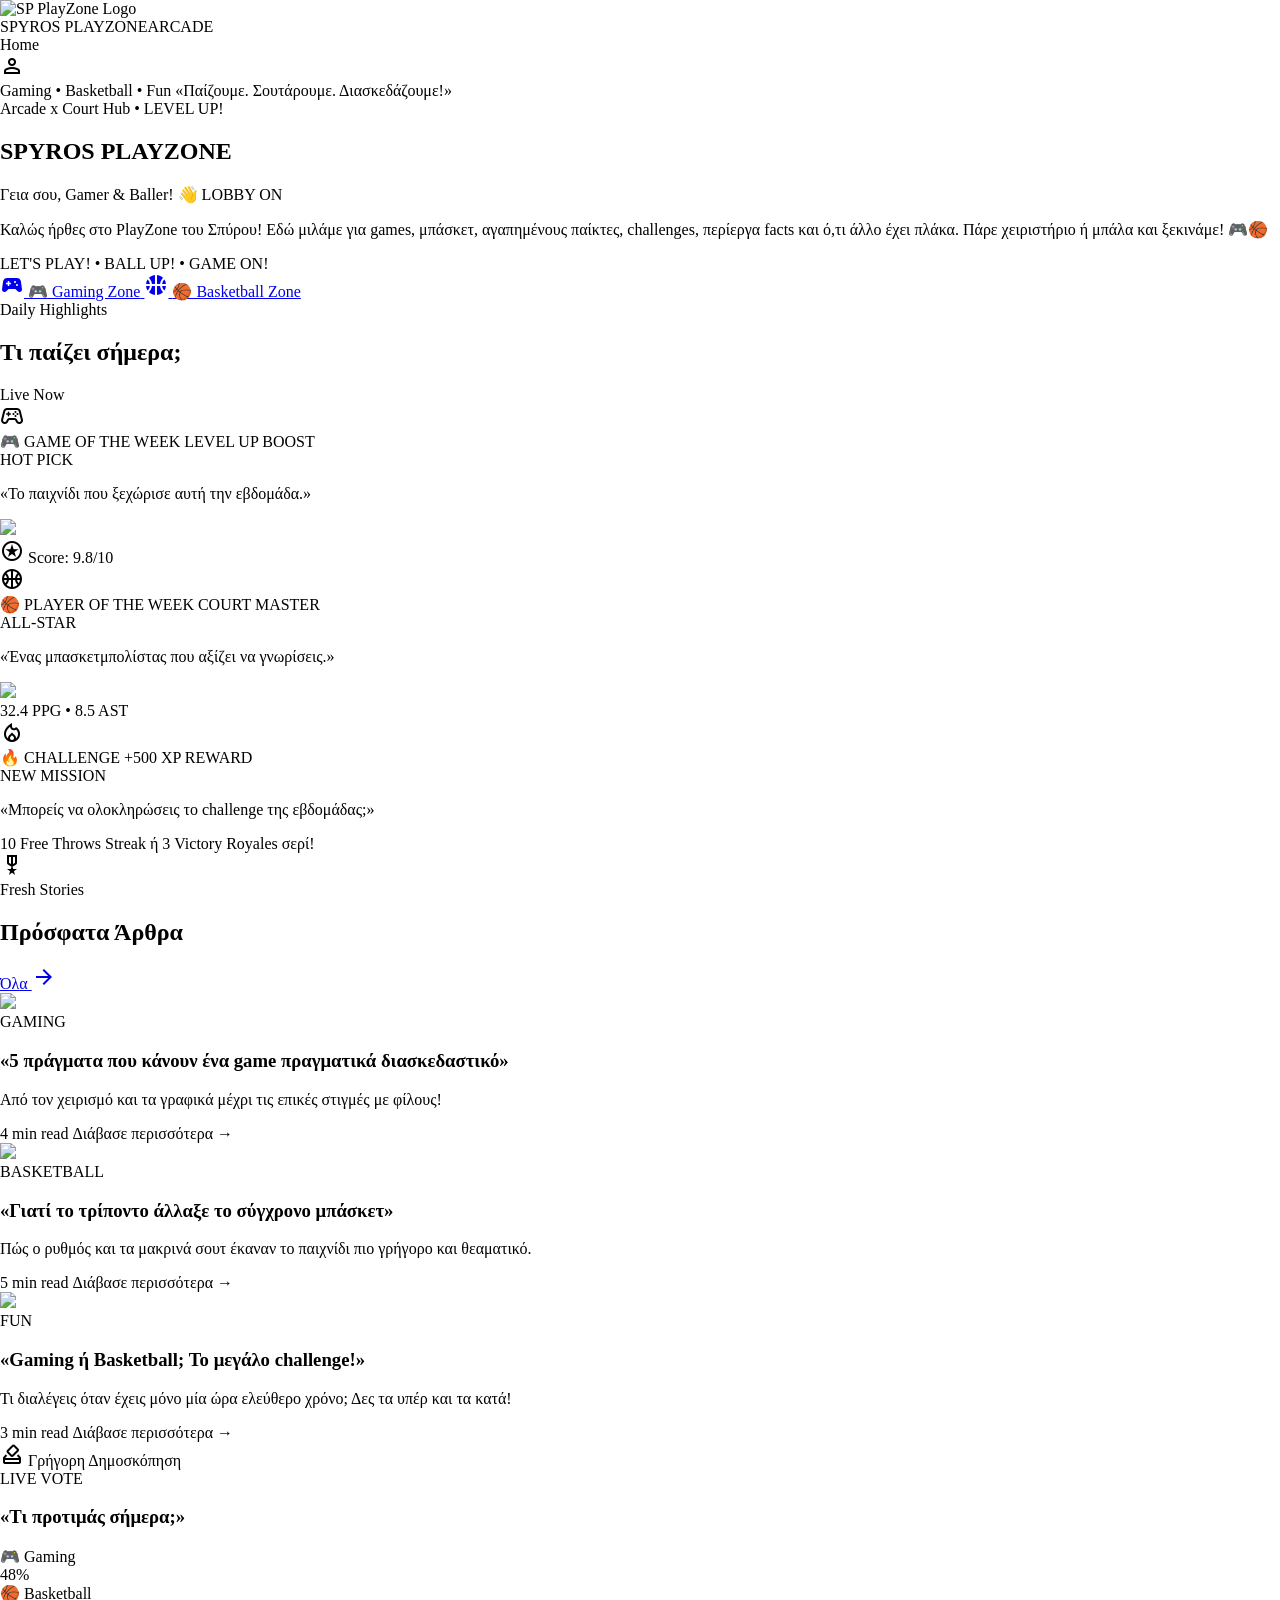
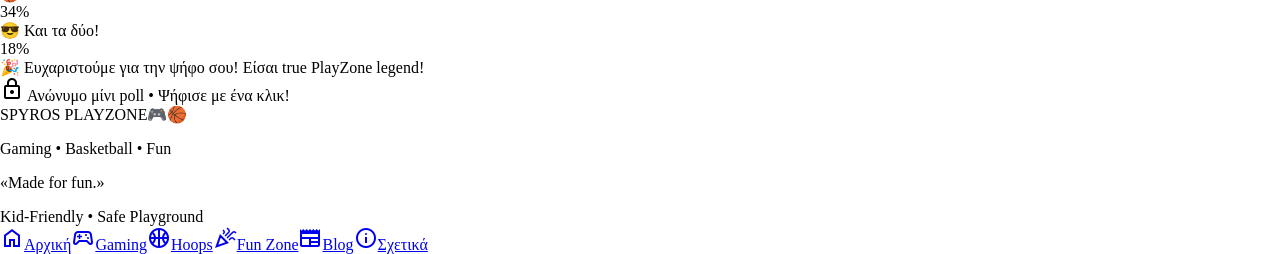
==== index.html @ fd6cc15b "Add files via upload" ====
<!DOCTYPE html>

<html class="dark" lang="el"><head><meta charset="utf-8"/><meta content="width=device-width, initial-scale=1.0, maximum-scale=1.0, user-scalable=no, viewport-fit=cover" name="viewport"/><link href="https://fonts.googleapis.com" rel="preconnect"/><link crossorigin="" href="https://fonts.gstatic.com" rel="preconnect"/><link href="https://fonts.googleapis.com/css2?family=Plus+Jakarta+Sans:wght@400;500;600;700&amp;family=Space+Grotesk:wght@600;700&amp;display=swap" rel="stylesheet"/><link href="https://fonts.googleapis.com/css2?family=Material+Symbols+Outlined:opsz,wght,FILL,GRAD@20..48,100..700,0..1,-50..200" rel="stylesheet"/>
<link href="https://fonts.googleapis.com/css2?family=Material+Symbols+Outlined:wght,FILL@100..700,0..1&amp;display=swap" rel="stylesheet"/><style>@layer base{html,body{width:100vw;margin:0;padding:0;}body{overscroll-behavior:none;}.pb-safe{padding-bottom:env(safe-area-inset-bottom,0px);}.pt-safe{padding-top:env(safe-area-inset-top,0px);}main>:first-child{margin-top:0!important;}main>:last-child{margin-bottom:0!important;}}::-webkit-scrollbar{display:none;}</style><script src="https://cdn.tailwindcss.com"></script><script id="tailwind-config">tailwind.config = { darkMode: "class", theme: { extend: { colors: { "surface-dim": "#0f131d", "on-primary-fixed": "#001e2c", "secondary-fixed-dim": "#ddb7ff", "on-tertiary": "#552100", "on-primary-fixed-variant": "#004c69", "inverse-on-surface": "#2c303b", "surface-container-highest": "#313540", "tertiary-fixed": "#ffdbca", "secondary-fixed": "#f0dbff", "tertiary": "#ffbf9e", "on-secondary-fixed": "#2c0051", "primary-fixed-dim": "#7bd0ff", "secondary-container": "#6f00be", "on-secondary-fixed-variant": "#6900b3", "outline-variant": "#3e484f", "primary": "#8ed5ff", "on-tertiary-container": "#743000", "surface-container-lowest": "#0a0e18", "surface": "#0f131d", "on-secondary-container": "#d6a9ff", "on-surface-variant": "#bdc8d1", "outline": "#87929a", "secondary": "#ddb7ff", "primary-fixed": "#c4e7ff", "surface-bright": "#353944", "on-primary-container": "#004965", "tertiary-fixed-dim": "#ffb690", "error-container": "#93000a", "inverse-surface": "#dfe2f1", "on-tertiary-fixed-variant": "#783200", "on-error-container": "#ffdad6", "on-secondary": "#490080", "error": "#ffb4ab", "on-primary": "#00354a", "inverse-primary": "#00668a", "surface-container": "#1c1f2a", "tertiary-container": "#ff975d", "on-tertiary-fixed": "#341100", "surface-container-high": "#262a35", "surface-variant": "#313540", "surface-tint": "#7bd0ff", "on-background": "#dfe2f1", "surface-container-low": "#171b26", "on-surface": "#dfe2f1", "background": "#0f131d", "on-error": "#690005", "primary-container": "#38bdf8" }, borderRadius: { "DEFAULT": "0.25rem", "lg": "0.5rem", "xl": "0.75rem", "full": "9999px" }, spacing: { "gutter": "1.5rem", "space-2xl": "3rem", "space-2xs": "0.25rem", "space-md": "1rem", "container-max": "1200px", "space-lg": "1.5rem", "space-3xl": "4.5rem", "space-sm": "0.75rem", "space-xl": "2rem", "space-xs": "0.5rem" }, fontFamily: { "headline-lg": ["Space Grotesk"], "body-md": ["Plus Jakarta Sans"], "body-sm": ["Plus Jakarta Sans"], "headline-md": ["Space Grotesk"], "body-lg": ["Plus Jakarta Sans"], "headline-sm": ["Space Grotesk"], "label-lg": ["Space Grotesk"], "display-hero-mobile": ["Space Grotesk"], "label-md": ["Space Grotesk"], "label-badge": ["Space Grotesk"], "display-hero": ["Space Grotesk"] }, fontSize: { "headline-lg": ["32px", { lineHeight: "40px", letterSpacing: "-0.02em", fontWeight: "700" }], "body-md": ["16px", { lineHeight: "24px", fontWeight: "400" }], "body-sm": ["14px", { lineHeight: "20px", fontWeight: "400" }], "headline-md": ["24px", { lineHeight: "32px", letterSpacing: "-0.01em", fontWeight: "600" }], "body-lg": ["18px", { lineHeight: "28px", fontWeight: "400" }], "headline-sm": ["20px", { lineHeight: "28px", fontWeight: "600" }], "label-lg": ["14px", { lineHeight: "20px", letterSpacing: "0.05em", fontWeight: "700" }], "display-hero-mobile": ["36px", { lineHeight: "44px", letterSpacing: "-0.02em", fontWeight: "700" }], "label-md": ["12px", { lineHeight: "16px", letterSpacing: "0.06em", fontWeight: "600" }], "label-badge": ["11px", { lineHeight: "14px", letterSpacing: "0.08em", fontWeight: "700" }], "display-hero": ["56px", { lineHeight: "64px", letterSpacing: "-0.03em", fontWeight: "700" }] } } } }</script></head><body class="bg-surface font-body-md text-body-md text-on-surface flex flex-col min-h-screen selection:bg-primary-container selection:text-on-primary-container"><header class="fixed top-0 w-full z-50 bg-surface/85 backdrop-blur-xl shadow-[0_1px_8px_rgba(0,0,0,0.04)] pt-safe"><div class="h-16 px-space-md flex items-center justify-between gap-space-sm"><div class="flex items-center gap-space-xs min-w-0 flex-1"><img alt="SP PlayZone Logo" class="h-8 w-auto object-contain flex-shrink-0" src="https://lh3.googleusercontent.com/aida-public/[base64]"/><div class="flex flex-col min-w-0"><div class="flex items-center gap-space-2xs"><span class="font-headline-sm text-headline-sm text-on-surface tracking-tight uppercase truncate">SPYROS PLAYZONE</span><span class="px-space-xs py-0.5 rounded-full bg-primary-container/20 text-primary font-label-badge text-label-badge uppercase tracking-wider flex-shrink-0">ARCADE</span></div><span class="font-label-md text-label-md text-on-surface-variant truncate">Home</span></div></div><div class="flex items-center gap-space-xs flex-shrink-0"><div class="w-8 h-8 rounded-full bg-primary flex items-center justify-center"><span class="material-symbols-outlined text-on-primary text-[18px]">person</span></div></div></div></header><main class="flex-1 flex flex-col relative w-full pt-16 pb-36 bg-surface"><div class="flex flex-col w-full gap-space-xl px-space-md py-space-md">
<!-- Hero Section -->
<section class="flex flex-col w-full gap-space-md relative overflow-hidden rounded-xl bg-surface-container-low p-space-md shadow-xl">
<!-- Ambient energetic glows -->
<div class="absolute -top-16 -left-16 w-48 h-48 bg-primary/15 rounded-full blur-3xl pointer-events-none"></div>
<div class="absolute -bottom-16 -right-16 w-48 h-48 bg-tertiary-container/20 rounded-full blur-3xl pointer-events-none"></div>
<!-- Badges Row -->
<div class="flex flex-wrap items-center gap-space-xs relative z-10">
<span class="inline-flex items-center gap-1.5 px-space-sm py-1 rounded-full bg-surface-container-highest text-primary font-label-badge text-label-badge uppercase tracking-wider shadow-sm">
<span class="w-2 h-2 rounded-full bg-primary animate-pulse"></span>
        Gaming • Basketball • Fun
      </span>
<span class="inline-flex items-center px-space-sm py-1 rounded-full bg-tertiary-container/20 text-tertiary font-label-badge text-label-badge uppercase tracking-wider">
        «Παίζουμε. Σουτάρουμε. Διασκεδάζουμε!»
      </span>
</div>
<!-- Title & Energy Hook -->
<div class="flex flex-col gap-space-2xs relative z-10">
<div class="flex items-center gap-space-xs">
<span class="font-label-md text-label-md uppercase tracking-widest text-primary-fixed-dim">Arcade x Court Hub</span>
<span class="text-tertiary font-label-md text-label-md font-bold">• LEVEL UP!</span>
</div>
<h1 class="font-display-hero-mobile text-display-hero-mobile text-on-surface uppercase tracking-tight">
        SPYROS <span class="text-primary underline decoration-tertiary-container decoration-4">PLAYZONE</span>
</h1>
</div>
<!-- Glowing Intro Card -->
<div class="relative z-10 p-space-md rounded-xl bg-surface-container/90 backdrop-blur-md shadow-[0_0_24px_-4px_rgba(56,189,248,0.25)] flex flex-col gap-space-xs">
<div class="flex items-center justify-between">
<span class="font-headline-sm text-headline-sm text-on-surface flex items-center gap-2">
          Γεια σου, Gamer &amp; Baller! 👋
        </span>
<span class="px-space-xs py-0.5 rounded bg-primary/20 text-primary font-label-badge text-label-badge uppercase font-bold">LOBBY ON</span>
</div>
<p class="font-body-md text-body-md text-on-surface-variant leading-relaxed">
        Καλώς ήρθες στο PlayZone του Σπύρου! Εδώ μιλάμε για games, μπάσκετ, αγαπημένους παίκτες, challenges, περίεργα facts και ό,τι άλλο έχει πλάκα. Πάρε χειριστήριο ή μπάλα και ξεκινάμε! 🎮🏀
      </p>
<div class="flex items-center gap-space-xs pt-1 font-label-badge text-label-badge text-tertiary uppercase tracking-widest">
<span>LET'S PLAY!</span>
<span>•</span>
<span>BALL UP!</span>
<span>•</span>
<span>GAME ON!</span>
</div>
</div>
<!-- Dual Hero Action CTA Buttons -->
<div class="flex flex-col sm:flex-row gap-space-sm relative z-10 pt-space-2xs">
<a class="flex-1 flex items-center justify-center gap-space-xs py-3 px-space-md rounded-lg bg-gradient-to-r from-[#2563EB] to-primary-container text-on-primary-fixed font-label-lg text-label-lg uppercase tracking-wider shadow-[0_0_18px_rgba(56,189,248,0.35)] active:scale-95 transition-transform" data-path="gaming-zone" href="#">
<span class="material-symbols-outlined text-[20px]" style="font-variation-settings: 'FILL' 1;">sports_esports</span>
<span>🎮 Gaming Zone</span>
</a>
<a class="flex-1 flex items-center justify-center gap-space-xs py-3 px-space-md rounded-lg bg-gradient-to-r from-[#EA580C] to-tertiary-container text-on-tertiary-fixed font-label-lg text-label-lg uppercase tracking-wider shadow-[0_0_18px_rgba(255,151,93,0.35)] active:scale-95 transition-transform" data-path="basketball-zone" href="#">
<span class="material-symbols-outlined text-[20px]" style="font-variation-settings: 'FILL' 1;">sports_basketball</span>
<span>🏀 Basketball Zone</span>
</a>
</div>
</section>
<!-- Section: Τι παίζει σήμερα; -->
<section class="flex flex-col w-full gap-space-md">
<div class="flex items-end justify-between">
<div class="flex flex-col">
<span class="font-label-md text-label-md text-primary uppercase tracking-widest">Daily Highlights</span>
<h2 class="font-headline-md text-headline-md text-on-surface">Τι παίζει σήμερα;</h2>
</div>
<span class="px-space-xs py-1 rounded bg-surface-container-high text-on-surface-variant font-label-badge text-label-badge uppercase">Live Now</span>
</div>
<div class="flex flex-col gap-space-sm">
<!-- Card 1: Game of the week -->
<article class="relative flex flex-col p-space-md rounded-xl bg-surface-container shadow-md overflow-hidden">
<div class="flex items-center justify-between gap-space-xs mb-space-xs">
<div class="flex items-center gap-space-xs">
<span class="p-2 rounded-lg bg-primary-container/20 text-primary">
<span class="material-symbols-outlined text-[22px]">stadia_controller</span>
</span>
<div class="flex flex-col">
<span class="font-label-lg text-label-lg text-on-surface uppercase">🎮 GAME OF THE WEEK</span>
<span class="font-label-md text-label-md text-primary font-bold">LEVEL UP BOOST</span>
</div>
</div>
<span class="px-space-xs py-1 rounded-full bg-primary/20 text-primary font-label-badge text-label-badge uppercase tracking-wider font-bold">
            HOT PICK
          </span>
</div>
<p class="font-body-md text-body-md text-on-surface italic mt-1">
          «Το παιχνίδι που ξεχώρισε αυτή την εβδομάδα.»
        </p>
<div class="mt-space-sm rounded-lg overflow-hidden relative h-40 w-full bg-surface-container-highest">
<img class="w-full h-full object-cover" data-alt="High energy arcade video game setup showcasing an action adventure game on a vivid gaming monitor with neon cyan and electric blue ambient lighting, a futuristic controller, and arcade gaming collectibles around the desk" src="https://lh3.googleusercontent.com/aida-public/[base64]"/>
<div class="absolute bottom-2 left-2 flex items-center gap-1.5 px-space-xs py-0.5 rounded bg-surface-dim/80 backdrop-blur-sm text-on-surface font-label-badge text-label-badge uppercase">
<span class="material-symbols-outlined text-primary text-[14px]">stars</span>
            Score: 9.8/10
          </div>
</div>
</article>
<!-- Card 2: Player of the week -->
<article class="relative flex flex-col p-space-md rounded-xl bg-surface-container shadow-md overflow-hidden">
<div class="flex items-center justify-between gap-space-xs mb-space-xs">
<div class="flex items-center gap-space-xs">
<span class="p-2 rounded-lg bg-tertiary-container/20 text-tertiary">
<span class="material-symbols-outlined text-[22px]">sports_basketball</span>
</span>
<div class="flex flex-col">
<span class="font-label-lg text-label-lg text-on-surface uppercase">🏀 PLAYER OF THE WEEK</span>
<span class="font-label-md text-label-md text-tertiary font-bold">COURT MASTER</span>
</div>
</div>
<span class="px-space-xs py-1 rounded-full bg-tertiary-container/20 text-tertiary font-label-badge text-label-badge uppercase tracking-wider font-bold">
            ALL-STAR
          </span>
</div>
<p class="font-body-md text-body-md text-on-surface italic mt-1">
          «Ένας μπασκετμπολίστας που αξίζει να γνωρίσεις.»
        </p>
<div class="mt-space-sm rounded-lg overflow-hidden relative h-40 w-full bg-surface-container-highest">
<img class="w-full h-full object-cover" data-alt="Dynamic shot of a young athletic basketball player executing an explosive slam dunk on an urban outdoor streetball court during golden sunset with deep asphalt textures and energetic atmosphere" src="https://lh3.googleusercontent.com/aida-public/[base64]"/>
<div class="absolute bottom-2 left-2 flex items-center gap-space-xs px-space-xs py-0.5 rounded bg-surface-dim/80 backdrop-blur-sm text-on-surface font-label-badge text-label-badge uppercase">
<span class="text-tertiary">32.4 PPG</span>
<span>•</span>
<span class="text-primary">8.5 AST</span>
</div>
</div>
</article>
<!-- Card 3: Challenge -->
<article class="relative flex flex-col p-space-md rounded-xl bg-surface-container shadow-md overflow-hidden">
<div class="flex items-center justify-between gap-space-xs mb-space-xs">
<div class="flex items-center gap-space-xs">
<span class="p-2 rounded-lg bg-secondary-container/30 text-secondary">
<span class="material-symbols-outlined text-[22px]">local_fire_department</span>
</span>
<div class="flex flex-col">
<span class="font-label-lg text-label-lg text-on-surface uppercase">🔥 CHALLENGE</span>
<span class="font-label-md text-label-md text-secondary font-bold">+500 XP REWARD</span>
</div>
</div>
<span class="px-space-xs py-1 rounded-full bg-secondary/20 text-secondary font-label-badge text-label-badge uppercase tracking-wider font-bold">
            NEW MISSION
          </span>
</div>
<p class="font-body-md text-body-md text-on-surface italic mt-1">
          «Μπορείς να ολοκληρώσεις το challenge της εβδομάδας;»
        </p>
<div class="mt-space-sm p-space-sm rounded-lg bg-surface-container-high flex items-center justify-between">
<div class="flex flex-col">
<span class="font-headline-sm text-headline-sm text-on-surface">10 Free Throws Streak</span>
<span class="font-body-sm text-body-sm text-on-surface-variant">ή 3 Victory Royales σερί!</span>
</div>
<div class="w-10 h-10 rounded-full bg-secondary-container flex items-center justify-center text-on-secondary-container">
<span class="material-symbols-outlined text-[22px]">military_tech</span>
</div>
</div>
</article>
</div>
</section>
<!-- Section: Latest Posts (Πρόσφατα Άρθρα) -->
<section class="flex flex-col w-full gap-space-md">
<div class="flex items-end justify-between">
<div class="flex flex-col">
<span class="font-label-md text-label-md text-tertiary uppercase tracking-widest">Fresh Stories</span>
<h2 class="font-headline-md text-headline-md text-on-surface">Πρόσφατα Άρθρα</h2>
</div>
<a class="font-label-md text-label-md text-primary uppercase font-bold flex items-center gap-1 hover:underline" data-path="blog" href="#">
        Όλα <span class="material-symbols-outlined text-[16px]">arrow_forward</span>
</a>
</div>
<div class="flex flex-col gap-space-sm">
<!-- Blog Card 1 -->
<article class="flex flex-col rounded-xl bg-surface-container overflow-hidden shadow-md">
<div class="h-36 w-full bg-surface-container-highest relative overflow-hidden">
<img class="w-full h-full object-cover" data-alt="Close up of mechanical RGB backlit keyboard and gaming headset glowing with cyan neon accents surrounded by cozy modern gamer room decor with subtle dark styling" src="https://lh3.googleusercontent.com/aida-public/[base64]"/>
<div class="absolute top-3 left-3">
<span class="px-space-xs py-1 rounded-full bg-primary text-on-primary font-label-badge text-label-badge uppercase font-bold tracking-wider shadow">
              GAMING
            </span>
</div>
</div>
<div class="p-space-md flex flex-col gap-space-xs">
<h3 class="font-headline-sm text-headline-sm text-on-surface leading-snug">
            «5 πράγματα που κάνουν ένα game πραγματικά διασκεδαστικό»
          </h3>
<p class="font-body-sm text-body-sm text-on-surface-variant">
            Από τον χειρισμό και τα γραφικά μέχρι τις επικές στιγμές με φίλους!
          </p>
<div class="flex items-center justify-between pt-space-xs text-on-surface-variant font-label-md text-label-md">
<span>4 min read</span>
<span class="text-primary font-bold uppercase">Διάβασε περισσότερα →</span>
</div>
</div>
</article>
<!-- Blog Card 2 -->
<article class="flex flex-col rounded-xl bg-surface-container overflow-hidden shadow-md">
<div class="h-36 w-full bg-surface-container-highest relative overflow-hidden">
<img class="w-full h-full object-cover" data-alt="Basketball swooshing cleanly through an outdoor hoop chain net under floodlights during an intense streetball game with orange dusk reflections on the rim" src="https://lh3.googleusercontent.com/aida-public/[base64]"/>
<div class="absolute top-3 left-3">
<span class="px-space-xs py-1 rounded-full bg-tertiary-container text-on-tertiary-fixed font-label-badge text-label-badge uppercase font-bold tracking-wider shadow">
              BASKETBALL
            </span>
</div>
</div>
<div class="p-space-md flex flex-col gap-space-xs">
<h3 class="font-headline-sm text-headline-sm text-on-surface leading-snug">
            «Γιατί το τρίποντο άλλαξε το σύγχρονο μπάσκετ»
          </h3>
<p class="font-body-sm text-body-sm text-on-surface-variant">
            Πώς ο ρυθμός και τα μακρινά σουτ έκαναν το παιχνίδι πιο γρήγορο και θεαματικό.
          </p>
<div class="flex items-center justify-between pt-space-xs text-on-surface-variant font-label-md text-label-md">
<span>5 min read</span>
<span class="text-tertiary font-bold uppercase">Διάβασε περισσότερα →</span>
</div>
</div>
</article>
<!-- Blog Card 3 -->
<article class="flex flex-col rounded-xl bg-surface-container overflow-hidden shadow-md">
<div class="h-36 w-full bg-surface-container-highest relative overflow-hidden">
<img class="w-full h-full object-cover" data-alt="Creative split conceptual image blending a glowing purple neon arcade game joystick on the left side and an authentic leather basketball on court hardwood on the right" src="https://lh3.googleusercontent.com/aida-public/[base64]"/>
<div class="absolute top-3 left-3">
<span class="px-space-xs py-1 rounded-full bg-secondary-container text-on-secondary-container font-label-badge text-label-badge uppercase font-bold tracking-wider shadow">
              FUN
            </span>
</div>
</div>
<div class="p-space-md flex flex-col gap-space-xs">
<h3 class="font-headline-sm text-headline-sm text-on-surface leading-snug">
            «Gaming ή Basketball; Το μεγάλο challenge!»
          </h3>
<p class="font-body-sm text-body-sm text-on-surface-variant">
            Τι διαλέγεις όταν έχεις μόνο μία ώρα ελεύθερο χρόνο; Δες τα υπέρ και τα κατά!
          </p>
<div class="flex items-center justify-between pt-space-xs text-on-surface-variant font-label-md text-label-md">
<span>3 min read</span>
<span class="text-secondary font-bold uppercase">Διάβασε περισσότερα →</span>
</div>
</div>
</article>
</div>
</section>
<!-- Section: Quick Poll (Γρήγορη Δημοσκόπηση) -->
<section class="flex flex-col w-full gap-space-sm">
<div class="p-space-md rounded-xl bg-surface-container-high shadow-lg flex flex-col gap-space-md relative overflow-hidden">
<!-- Google Form Header accent bar -->
<div class="absolute top-0 left-0 right-0 h-1.5 bg-gradient-to-r from-primary via-secondary to-tertiary-container"></div>
<!-- Poll Header -->
<div class="flex flex-col gap-1 pt-1">
<div class="flex items-center justify-between">
<div class="flex items-center gap-space-2xs text-primary font-label-md text-label-md uppercase font-bold">
<span class="material-symbols-outlined text-[18px]">how_to_vote</span>
            Γρήγορη Δημοσκόπηση
          </div>
<span class="px-space-xs py-0.5 rounded bg-surface-container text-outline text-[11px] font-label-badge">LIVE VOTE</span>
</div>
<h3 class="font-headline-md text-headline-md text-on-surface">«Τι προτιμάς σήμερα;»</h3>
</div>
<!-- Interactive Voting Radios -->
<div class="flex flex-col gap-space-xs" id="poll-container">
<label class="poll-option flex items-center justify-between p-space-sm rounded-lg bg-surface-container-low cursor-pointer transition-colors hover:bg-surface-container">
<div class="flex items-center gap-space-sm">
<div class="radio-indicator w-5 h-5 rounded-full bg-surface-container-highest flex items-center justify-center transition-all">
<span class="radio-dot w-2.5 h-2.5 rounded-full bg-transparent transition-all"></span>
</div>
<span class="font-body-md text-body-md text-on-surface font-medium">🎮 Gaming</span>
</div>
<span class="poll-percent font-label-badge text-label-badge text-primary hidden">48%</span>
</label>
<label class="poll-option flex items-center justify-between p-space-sm rounded-lg bg-surface-container-low cursor-pointer transition-colors hover:bg-surface-container">
<div class="flex items-center gap-space-sm">
<div class="radio-indicator w-5 h-5 rounded-full bg-surface-container-highest flex items-center justify-center transition-all">
<span class="radio-dot w-2.5 h-2.5 rounded-full bg-transparent transition-all"></span>
</div>
<span class="font-body-md text-body-md text-on-surface font-medium">🏀 Basketball</span>
</div>
<span class="poll-percent font-label-badge text-label-badge text-tertiary hidden">34%</span>
</label>
<label class="poll-option flex items-center justify-between p-space-sm rounded-lg bg-surface-container-low cursor-pointer transition-colors hover:bg-surface-container">
<div class="flex items-center gap-space-sm">
<div class="radio-indicator w-5 h-5 rounded-full bg-surface-container-highest flex items-center justify-center transition-all">
<span class="radio-dot w-2.5 h-2.5 rounded-full bg-transparent transition-all"></span>
</div>
<span class="font-body-md text-body-md text-on-surface font-medium">😎 Και τα δύο!</span>
</div>
<span class="poll-percent font-label-badge text-label-badge text-secondary hidden">18%</span>
</label>
</div>
<!-- Result Banner (Hidden initially) -->
<div class="hidden p-space-xs rounded bg-primary/10 text-primary font-body-sm text-body-sm text-center" id="vote-feedback">
        🎉 Ευχαριστούμε για την ψήφο σου! Είσαι true PlayZone legend!
      </div>
<!-- Helper note -->
<div class="flex items-center justify-between pt-space-xs text-on-surface-variant font-label-md text-label-md">
<span class="flex items-center gap-1">
<span class="material-symbols-outlined text-[16px]">lock</span>
          Ανώνυμο μίνι poll • Ψήφισε με ένα κλικ!
        </span>
</div>
</div>
</section>
</div>
<script>
  (function() {
    const options = document.querySelectorAll('.poll-option');
    const feedback = document.getElementById('vote-feedback');
    let voted = false;

    options.forEach(opt => {
      opt.addEventListener('click', function() {
        if (voted) return;
        voted = true;

        options.forEach(item => {
          const dot = item.querySelector('.radio-dot');
          const indicator = item.querySelector('.radio-indicator');
          const percent = item.querySelector('.poll-percent');

          if (item === opt) {
            indicator.classList.remove('bg-surface-container-highest');
            indicator.classList.add('bg-primary');
            dot.classList.remove('bg-transparent');
            dot.classList.add('bg-on-primary');
            item.classList.add('bg-primary/10');
          }
          if (percent) {
            percent.classList.remove('hidden');
          }
        });

        if (feedback) {
          feedback.classList.remove('hidden');
        }
      });
    });
  })();
</script><footer class="w-full mt-auto px-space-gutter py-space-xl bg-surface-container-low text-center flex flex-col items-center justify-center gap-space-xs"><div class="flex items-center gap-space-2xs font-headline-sm text-headline-sm text-primary tracking-tight"><span>SPYROS PLAYZONE</span><span class="text-[18px]">🎮🏀</span></div><p class="font-label-lg text-label-lg text-tertiary uppercase tracking-wider">Gaming • Basketball • Fun</p><p class="font-body-sm text-body-sm text-on-surface-variant italic">«Made for fun.»</p><div class="mt-space-xs px-space-sm py-1 rounded-full bg-surface-container-highest/60 text-outline text-[11px] font-label-badge uppercase">Kid-Friendly • Safe Playground</div></footer></main><nav class="fixed bottom-0 w-full z-50 pb-safe bg-surface-container/90 backdrop-blur-xl shadow-[0_1px_8px_rgba(0,0,0,0.04)]" data-active-classes="text-primary bg-primary/10 rounded-xl"><div class="flex items-center gap-space-2xs px-space-xs h-16 overflow-x-auto no-scrollbar scroll-smooth"><a aria-current="page" class="flex flex-col items-center justify-center min-w-[68px] h-12 px-space-2xs py-1 transition-colors flex-shrink-0 text-primary bg-primary/10 rounded-xl" data-path="home" href="#"><span class="material-symbols-outlined text-[20px]">home</span><span class="font-label-md text-label-md uppercase mt-0.5">Αρχική</span></a><a class="flex flex-col items-center justify-center min-w-[68px] h-12 px-space-2xs py-1 rounded-xl text-on-surface-variant hover:text-on-surface transition-colors flex-shrink-0" data-path="gaming-zone" href="#"><span class="material-symbols-outlined text-[20px]">sports_esports</span><span class="font-label-md text-label-md uppercase mt-0.5">Gaming</span></a><a class="flex flex-col items-center justify-center min-w-[68px] h-12 px-space-2xs py-1 rounded-xl text-on-surface-variant hover:text-on-surface transition-colors flex-shrink-0" data-path="basketball-zone" href="#"><span class="material-symbols-outlined text-[20px]">sports_basketball</span><span class="font-label-md text-label-md uppercase mt-0.5">Hoops</span></a><a class="flex flex-col items-center justify-center min-w-[68px] h-12 px-space-2xs py-1 rounded-xl text-on-surface-variant hover:text-on-surface transition-colors flex-shrink-0" data-path="fun-zone" href="#"><span class="material-symbols-outlined text-[20px]">celebration</span><span class="font-label-md text-label-md uppercase mt-0.5">Fun Zone</span></a><a class="flex flex-col items-center justify-center min-w-[68px] h-12 px-space-2xs py-1 rounded-xl text-on-surface-variant hover:text-on-surface transition-colors flex-shrink-0" data-path="blog" href="#"><span class="material-symbols-outlined text-[20px]">newspaper</span><span class="font-label-md text-label-md uppercase mt-0.5">Blog</span></a><a class="flex flex-col items-center justify-center min-w-[68px] h-12 px-space-2xs py-1 rounded-xl text-on-surface-variant hover:text-on-surface transition-colors flex-shrink-0" data-path="about" href="#"><span class="material-symbols-outlined text-[20px]">info</span><span class="font-label-md text-label-md uppercase mt-0.5">Σχετικά</span></a></div></nav></body></html>
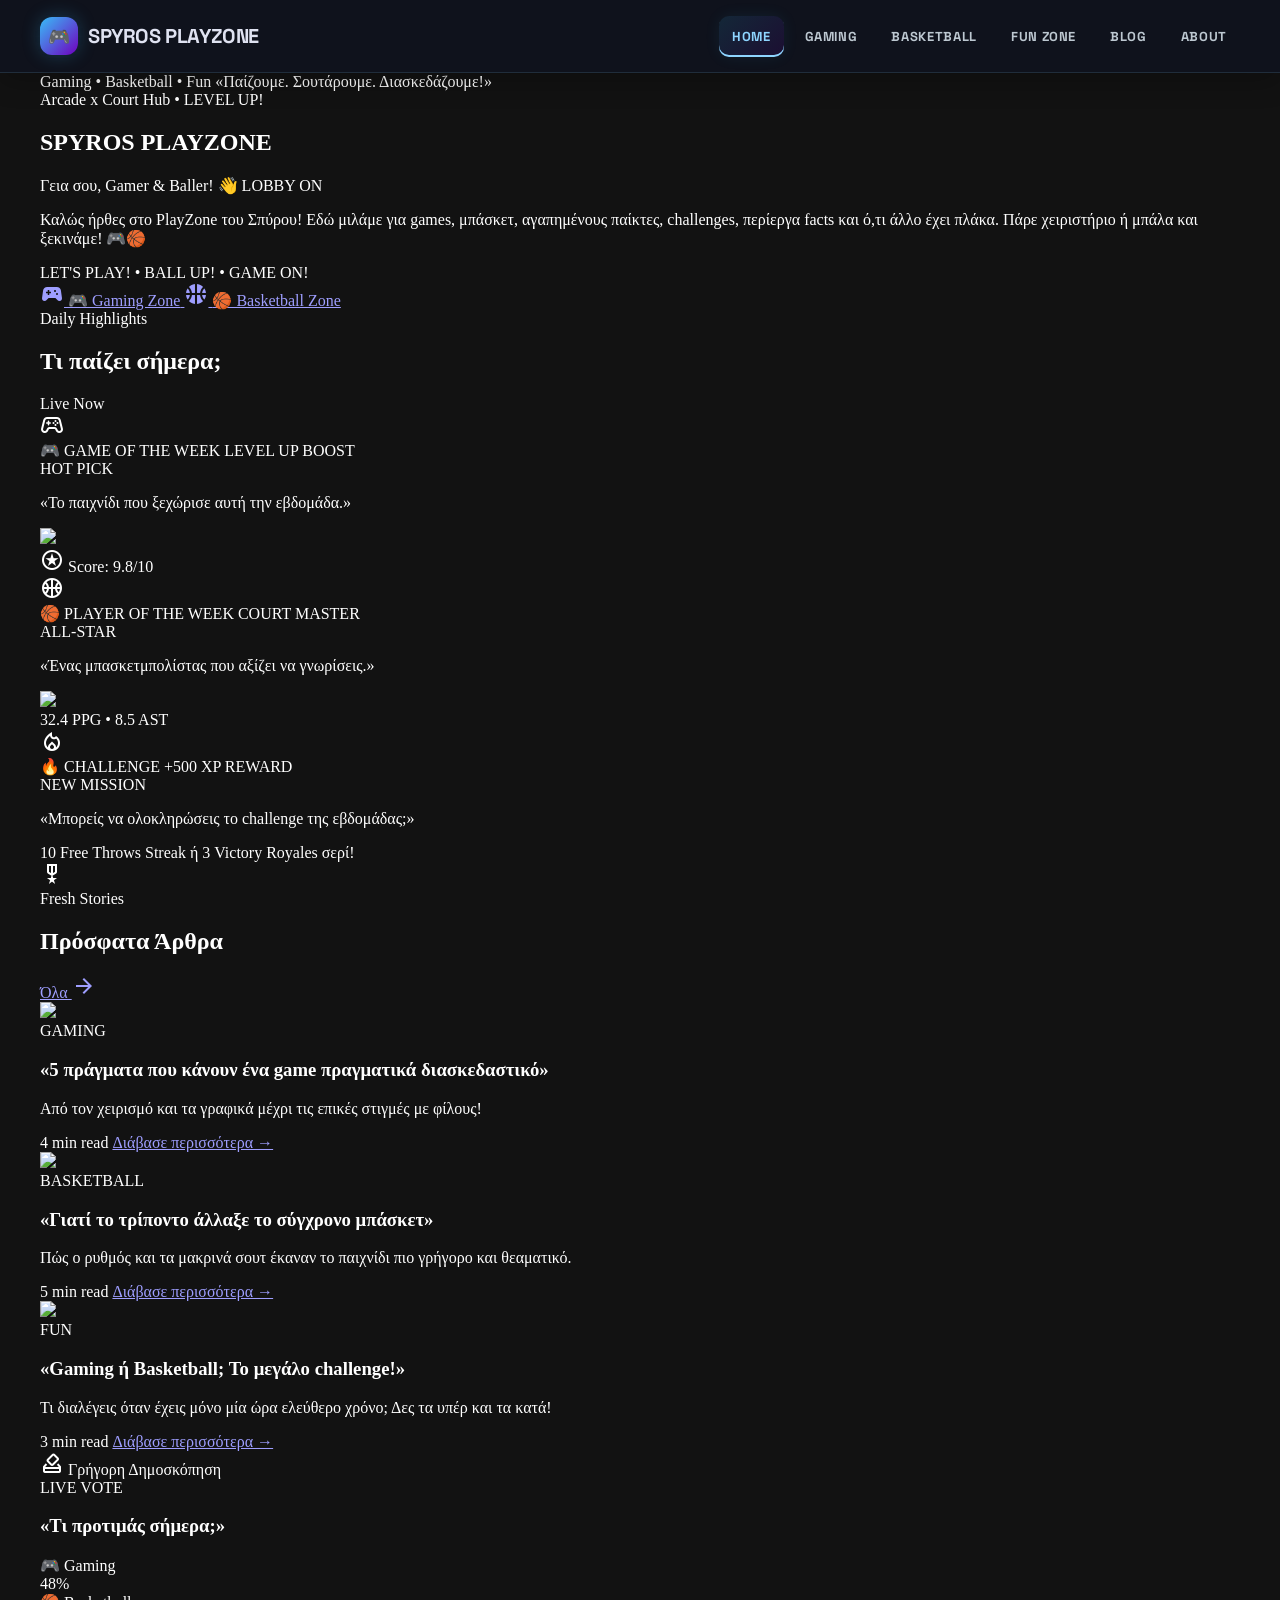
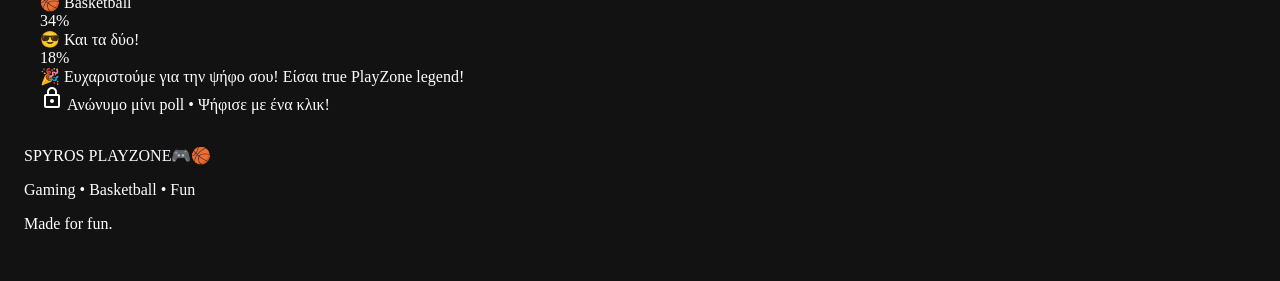
==== commit 4019f1a9: "Fix site navigation and add page routes" ====
--- a/index.html
+++ b/index.html
@@ -1,7 +1,14 @@
 <!DOCTYPE html>
 
 <html class="dark" lang="el"><head><meta charset="utf-8"/><meta content="width=device-width, initial-scale=1.0, maximum-scale=1.0, user-scalable=no, viewport-fit=cover" name="viewport"/><link href="https://fonts.googleapis.com" rel="preconnect"/><link crossorigin="" href="https://fonts.gstatic.com" rel="preconnect"/><link href="https://fonts.googleapis.com/css2?family=Plus+Jakarta+Sans:wght@400;500;600;700&amp;family=Space+Grotesk:wght@600;700&amp;display=swap" rel="stylesheet"/><link href="https://fonts.googleapis.com/css2?family=Material+Symbols+Outlined:opsz,wght,FILL,GRAD@20..48,100..700,0..1,-50..200" rel="stylesheet"/>
-<link href="https://fonts.googleapis.com/css2?family=Material+Symbols+Outlined:wght,FILL@100..700,0..1&amp;display=swap" rel="stylesheet"/><style>@layer base{html,body{width:100vw;margin:0;padding:0;}body{overscroll-behavior:none;}.pb-safe{padding-bottom:env(safe-area-inset-bottom,0px);}.pt-safe{padding-top:env(safe-area-inset-top,0px);}main>:first-child{margin-top:0!important;}main>:last-child{margin-bottom:0!important;}}::-webkit-scrollbar{display:none;}</style><script src="https://cdn.tailwindcss.com"></script><script id="tailwind-config">tailwind.config = { darkMode: "class", theme: { extend: { colors: { "surface-dim": "#0f131d", "on-primary-fixed": "#001e2c", "secondary-fixed-dim": "#ddb7ff", "on-tertiary": "#552100", "on-primary-fixed-variant": "#004c69", "inverse-on-surface": "#2c303b", "surface-container-highest": "#313540", "tertiary-fixed": "#ffdbca", "secondary-fixed": "#f0dbff", "tertiary": "#ffbf9e", "on-secondary-fixed": "#2c0051", "primary-fixed-dim": "#7bd0ff", "secondary-container": "#6f00be", "on-secondary-fixed-variant": "#6900b3", "outline-variant": "#3e484f", "primary": "#8ed5ff", "on-tertiary-container": "#743000", "surface-container-lowest": "#0a0e18", "surface": "#0f131d", "on-secondary-container": "#d6a9ff", "on-surface-variant": "#bdc8d1", "outline": "#87929a", "secondary": "#ddb7ff", "primary-fixed": "#c4e7ff", "surface-bright": "#353944", "on-primary-container": "#004965", "tertiary-fixed-dim": "#ffb690", "error-container": "#93000a", "inverse-surface": "#dfe2f1", "on-tertiary-fixed-variant": "#783200", "on-error-container": "#ffdad6", "on-secondary": "#490080", "error": "#ffb4ab", "on-primary": "#00354a", "inverse-primary": "#00668a", "surface-container": "#1c1f2a", "tertiary-container": "#ff975d", "on-tertiary-fixed": "#341100", "surface-container-high": "#262a35", "surface-variant": "#313540", "surface-tint": "#7bd0ff", "on-background": "#dfe2f1", "surface-container-low": "#171b26", "on-surface": "#dfe2f1", "background": "#0f131d", "on-error": "#690005", "primary-container": "#38bdf8" }, borderRadius: { "DEFAULT": "0.25rem", "lg": "0.5rem", "xl": "0.75rem", "full": "9999px" }, spacing: { "gutter": "1.5rem", "space-2xl": "3rem", "space-2xs": "0.25rem", "space-md": "1rem", "container-max": "1200px", "space-lg": "1.5rem", "space-3xl": "4.5rem", "space-sm": "0.75rem", "space-xl": "2rem", "space-xs": "0.5rem" }, fontFamily: { "headline-lg": ["Space Grotesk"], "body-md": ["Plus Jakarta Sans"], "body-sm": ["Plus Jakarta Sans"], "headline-md": ["Space Grotesk"], "body-lg": ["Plus Jakarta Sans"], "headline-sm": ["Space Grotesk"], "label-lg": ["Space Grotesk"], "display-hero-mobile": ["Space Grotesk"], "label-md": ["Space Grotesk"], "label-badge": ["Space Grotesk"], "display-hero": ["Space Grotesk"] }, fontSize: { "headline-lg": ["32px", { lineHeight: "40px", letterSpacing: "-0.02em", fontWeight: "700" }], "body-md": ["16px", { lineHeight: "24px", fontWeight: "400" }], "body-sm": ["14px", { lineHeight: "20px", fontWeight: "400" }], "headline-md": ["24px", { lineHeight: "32px", letterSpacing: "-0.01em", fontWeight: "600" }], "body-lg": ["18px", { lineHeight: "28px", fontWeight: "400" }], "headline-sm": ["20px", { lineHeight: "28px", fontWeight: "600" }], "label-lg": ["14px", { lineHeight: "20px", letterSpacing: "0.05em", fontWeight: "700" }], "display-hero-mobile": ["36px", { lineHeight: "44px", letterSpacing: "-0.02em", fontWeight: "700" }], "label-md": ["12px", { lineHeight: "16px", letterSpacing: "0.06em", fontWeight: "600" }], "label-badge": ["11px", { lineHeight: "14px", letterSpacing: "0.08em", fontWeight: "700" }], "display-hero": ["56px", { lineHeight: "64px", letterSpacing: "-0.03em", fontWeight: "700" }] } } } }</script></head><body class="bg-surface font-body-md text-body-md text-on-surface flex flex-col min-h-screen selection:bg-primary-container selection:text-on-primary-container"><header class="fixed top-0 w-full z-50 bg-surface/85 backdrop-blur-xl shadow-[0_1px_8px_rgba(0,0,0,0.04)] pt-safe"><div class="h-16 px-space-md flex items-center justify-between gap-space-sm"><div class="flex items-center gap-space-xs min-w-0 flex-1"><img alt="SP PlayZone Logo" class="h-8 w-auto object-contain flex-shrink-0" src="https://lh3.googleusercontent.com/aida-public/[base64]"/><div class="flex flex-col min-w-0"><div class="flex items-center gap-space-2xs"><span class="font-headline-sm text-headline-sm text-on-surface tracking-tight uppercase truncate">SPYROS PLAYZONE</span><span class="px-space-xs py-0.5 rounded-full bg-primary-container/20 text-primary font-label-badge text-label-badge uppercase tracking-wider flex-shrink-0">ARCADE</span></div><span class="font-label-md text-label-md text-on-surface-variant truncate">Home</span></div></div><div class="flex items-center gap-space-xs flex-shrink-0"><div class="w-8 h-8 rounded-full bg-primary flex items-center justify-center"><span class="material-symbols-outlined text-on-primary text-[18px]">person</span></div></div></div></header><main class="flex-1 flex flex-col relative w-full pt-16 pb-36 bg-surface"><div class="flex flex-col w-full gap-space-xl px-space-md py-space-md">
+<link href="https://fonts.googleapis.com/css2?family=Material+Symbols+Outlined:wght,FILL@100..700,0..1&amp;display=swap" rel="stylesheet"/><style>@layer base{html,body{width:100vw;margin:0;padding:0;}body{overscroll-behavior:none;}.pb-safe{padding-bottom:env(safe-area-inset-bottom,0px);}.pt-safe{padding-top:env(safe-area-inset-top,0px);}main>:first-child{margin-top:0!important;}main>:last-child{margin-bottom:0!important;}}::-webkit-scrollbar{display:none;}</style><script src="https://cdn.tailwindcss.com"></script><script id="tailwind-config">tailwind.config = { darkMode: "class", theme: { extend: { colors: { "surface-dim": "#0f131d", "on-primary-fixed": "#001e2c", "secondary-fixed-dim": "#ddb7ff", "on-tertiary": "#552100", "on-primary-fixed-variant": "#004c69", "inverse-on-surface": "#2c303b", "surface-container-highest": "#313540", "tertiary-fixed": "#ffdbca", "secondary-fixed": "#f0dbff", "tertiary": "#ffbf9e", "on-secondary-fixed": "#2c0051", "primary-fixed-dim": "#7bd0ff", "secondary-container": "#6f00be", "on-secondary-fixed-variant": "#6900b3", "outline-variant": "#3e484f", "primary": "#8ed5ff", "on-tertiary-container": "#743000", "surface-container-lowest": "#0a0e18", "surface": "#0f131d", "on-secondary-container": "#d6a9ff", "on-surface-variant": "#bdc8d1", "outline": "#87929a", "secondary": "#ddb7ff", "primary-fixed": "#c4e7ff", "surface-bright": "#353944", "on-primary-container": "#004965", "tertiary-fixed-dim": "#ffb690", "error-container": "#93000a", "inverse-surface": "#dfe2f1", "on-tertiary-fixed-variant": "#783200", "on-error-container": "#ffdad6", "on-secondary": "#490080", "error": "#ffb4ab", "on-primary": "#00354a", "inverse-primary": "#00668a", "surface-container": "#1c1f2a", "tertiary-container": "#ff975d", "on-tertiary-fixed": "#341100", "surface-container-high": "#262a35", "surface-variant": "#313540", "surface-tint": "#7bd0ff", "on-background": "#dfe2f1", "surface-container-low": "#171b26", "on-surface": "#dfe2f1", "background": "#0f131d", "on-error": "#690005", "primary-container": "#38bdf8" }, borderRadius: { "DEFAULT": "0.25rem", "lg": "0.5rem", "xl": "0.75rem", "full": "9999px" }, spacing: { "gutter": "1.5rem", "space-2xl": "3rem", "space-2xs": "0.25rem", "space-md": "1rem", "container-max": "1200px", "space-lg": "1.5rem", "space-3xl": "4.5rem", "space-sm": "0.75rem", "space-xl": "2rem", "space-xs": "0.5rem" }, fontFamily: { "headline-lg": ["Space Grotesk"], "body-md": ["Plus Jakarta Sans"], "body-sm": ["Plus Jakarta Sans"], "headline-md": ["Space Grotesk"], "body-lg": ["Plus Jakarta Sans"], "headline-sm": ["Space Grotesk"], "label-lg": ["Space Grotesk"], "display-hero-mobile": ["Space Grotesk"], "label-md": ["Space Grotesk"], "label-badge": ["Space Grotesk"], "display-hero": ["Space Grotesk"] }, fontSize: { "headline-lg": ["32px", { lineHeight: "40px", letterSpacing: "-0.02em", fontWeight: "700" }], "body-md": ["16px", { lineHeight: "24px", fontWeight: "400" }], "body-sm": ["14px", { lineHeight: "20px", fontWeight: "400" }], "headline-md": ["24px", { lineHeight: "32px", letterSpacing: "-0.01em", fontWeight: "600" }], "body-lg": ["18px", { lineHeight: "28px", fontWeight: "400" }], "headline-sm": ["20px", { lineHeight: "28px", fontWeight: "600" }], "label-lg": ["14px", { lineHeight: "20px", letterSpacing: "0.05em", fontWeight: "700" }], "display-hero-mobile": ["36px", { lineHeight: "44px", letterSpacing: "-0.02em", fontWeight: "700" }], "label-md": ["12px", { lineHeight: "16px", letterSpacing: "0.06em", fontWeight: "600" }], "label-badge": ["11px", { lineHeight: "14px", letterSpacing: "0.08em", fontWeight: "700" }], "display-hero": ["56px", { lineHeight: "64px", letterSpacing: "-0.03em", fontWeight: "700" }] } } } }</script><link rel="stylesheet" href="/assets/site.css"/><title>Spyros PlayZone</title></head><body data-page="home" class="bg-surface font-body-md text-body-md text-on-surface flex flex-col min-h-screen selection:bg-primary-container selection:text-on-primary-container"><header class="site-header">
+<div class="site-nav-wrap">
+<a class="site-logo" href="/" aria-label="Spyros PlayZone home"><span class="site-logo-mark" aria-hidden="true">🎮</span><span>SPYROS PLAYZONE</span></a>
+<nav class="desktop-nav" aria-label="Primary navigation"><a class="nav-link" data-page-link="home" href="/">HOME</a><a class="nav-link" data-page-link="gaming" href="/gaming">GAMING</a><a class="nav-link" data-page-link="basketball" href="/basketball">BASKETBALL</a><a class="nav-link" data-page-link="fun-zone" href="/fun-zone">FUN ZONE</a><a class="nav-link" data-page-link="blog" href="/blog">BLOG</a><a class="nav-link" data-page-link="about" href="/about">ABOUT</a></nav>
+<button class="menu-toggle" type="button" aria-expanded="false" aria-controls="mobile-menu" aria-label="Open navigation menu"><span class="material-symbols-outlined" aria-hidden="true">menu</span></button>
+</div>
+<nav class="mobile-nav" id="mobile-menu" aria-label="Mobile navigation"><a class="nav-link" data-page-link="home" href="/">HOME</a><a class="nav-link" data-page-link="gaming" href="/gaming">GAMING</a><a class="nav-link" data-page-link="basketball" href="/basketball">BASKETBALL</a><a class="nav-link" data-page-link="fun-zone" href="/fun-zone">FUN ZONE</a><a class="nav-link" data-page-link="blog" href="/blog">BLOG</a><a class="nav-link" data-page-link="about" href="/about">ABOUT</a></nav>
+</header><main class="flex-1 flex flex-col relative w-full pb-0 bg-surface"><div class="flex flex-col w-full gap-space-xl px-space-md py-space-md">
 <!-- Hero Section -->
 <section class="flex flex-col w-full gap-space-md relative overflow-hidden rounded-xl bg-surface-container-low p-space-md shadow-xl">
 <!-- Ambient energetic glows -->
@@ -48,11 +55,11 @@
 </div>
 <!-- Dual Hero Action CTA Buttons -->
 <div class="flex flex-col sm:flex-row gap-space-sm relative z-10 pt-space-2xs">
-<a class="flex-1 flex items-center justify-center gap-space-xs py-3 px-space-md rounded-lg bg-gradient-to-r from-[#2563EB] to-primary-container text-on-primary-fixed font-label-lg text-label-lg uppercase tracking-wider shadow-[0_0_18px_rgba(56,189,248,0.35)] active:scale-95 transition-transform" data-path="gaming-zone" href="#">
+<a class="flex-1 flex items-center justify-center gap-space-xs py-3 px-space-md rounded-lg bg-gradient-to-r from-[#2563EB] to-primary-container text-on-primary-fixed font-label-lg text-label-lg uppercase tracking-wider shadow-[0_0_18px_rgba(56,189,248,0.35)] active:scale-95 transition-transform" data-path="gaming-zone" href="/gaming">
 <span class="material-symbols-outlined text-[20px]" style="font-variation-settings: 'FILL' 1;">sports_esports</span>
 <span>🎮 Gaming Zone</span>
 </a>
-<a class="flex-1 flex items-center justify-center gap-space-xs py-3 px-space-md rounded-lg bg-gradient-to-r from-[#EA580C] to-tertiary-container text-on-tertiary-fixed font-label-lg text-label-lg uppercase tracking-wider shadow-[0_0_18px_rgba(255,151,93,0.35)] active:scale-95 transition-transform" data-path="basketball-zone" href="#">
+<a class="flex-1 flex items-center justify-center gap-space-xs py-3 px-space-md rounded-lg bg-gradient-to-r from-[#EA580C] to-tertiary-container text-on-tertiary-fixed font-label-lg text-label-lg uppercase tracking-wider shadow-[0_0_18px_rgba(255,151,93,0.35)] active:scale-95 transition-transform" data-path="basketball-zone" href="/basketball">
 <span class="material-symbols-outlined text-[20px]" style="font-variation-settings: 'FILL' 1;">sports_basketball</span>
 <span>🏀 Basketball Zone</span>
 </a>
@@ -161,7 +168,7 @@
 <span class="font-label-md text-label-md text-tertiary uppercase tracking-widest">Fresh Stories</span>
 <h2 class="font-headline-md text-headline-md text-on-surface">Πρόσφατα Άρθρα</h2>
 </div>
-<a class="font-label-md text-label-md text-primary uppercase font-bold flex items-center gap-1 hover:underline" data-path="blog" href="#">
+<a class="font-label-md text-label-md text-primary uppercase font-bold flex items-center gap-1 hover:underline" data-path="blog" href="/blog">
         Όλα <span class="material-symbols-outlined text-[16px]">arrow_forward</span>
 </a>
 </div>
@@ -185,7 +192,7 @@
           </p>
 <div class="flex items-center justify-between pt-space-xs text-on-surface-variant font-label-md text-label-md">
 <span>4 min read</span>
-<span class="text-primary font-bold uppercase">Διάβασε περισσότερα →</span>
+<a class="text-primary font-bold uppercase hover:underline" href="/blog">Διάβασε περισσότερα →</a>
 </div>
 </div>
 </article>
@@ -208,7 +215,7 @@
           </p>
 <div class="flex items-center justify-between pt-space-xs text-on-surface-variant font-label-md text-label-md">
 <span>5 min read</span>
-<span class="text-tertiary font-bold uppercase">Διάβασε περισσότερα →</span>
+<a class="text-tertiary font-bold uppercase hover:underline" href="/blog">Διάβασε περισσότερα →</a>
 </div>
 </div>
 </article>
@@ -231,7 +238,7 @@
           </p>
 <div class="flex items-center justify-between pt-space-xs text-on-surface-variant font-label-md text-label-md">
 <span>3 min read</span>
-<span class="text-secondary font-bold uppercase">Διάβασε περισσότερα →</span>
+<a class="text-secondary font-bold uppercase hover:underline" href="/blog">Διάβασε περισσότερα →</a>
 </div>
 </div>
 </article>
@@ -331,4 +338,4 @@
       });
     });
   })();
-</script><footer class="w-full mt-auto px-space-gutter py-space-xl bg-surface-container-low text-center flex flex-col items-center justify-center gap-space-xs"><div class="flex items-center gap-space-2xs font-headline-sm text-headline-sm text-primary tracking-tight"><span>SPYROS PLAYZONE</span><span class="text-[18px]">🎮🏀</span></div><p class="font-label-lg text-label-lg text-tertiary uppercase tracking-wider">Gaming • Basketball • Fun</p><p class="font-body-sm text-body-sm text-on-surface-variant italic">«Made for fun.»</p><div class="mt-space-xs px-space-sm py-1 rounded-full bg-surface-container-highest/60 text-outline text-[11px] font-label-badge uppercase">Kid-Friendly • Safe Playground</div></footer></main><nav class="fixed bottom-0 w-full z-50 pb-safe bg-surface-container/90 backdrop-blur-xl shadow-[0_1px_8px_rgba(0,0,0,0.04)]" data-active-classes="text-primary bg-primary/10 rounded-xl"><div class="flex items-center gap-space-2xs px-space-xs h-16 overflow-x-auto no-scrollbar scroll-smooth"><a aria-current="page" class="flex flex-col items-center justify-center min-w-[68px] h-12 px-space-2xs py-1 transition-colors flex-shrink-0 text-primary bg-primary/10 rounded-xl" data-path="home" href="#"><span class="material-symbols-outlined text-[20px]">home</span><span class="font-label-md text-label-md uppercase mt-0.5">Αρχική</span></a><a class="flex flex-col items-center justify-center min-w-[68px] h-12 px-space-2xs py-1 rounded-xl text-on-surface-variant hover:text-on-surface transition-colors flex-shrink-0" data-path="gaming-zone" href="#"><span class="material-symbols-outlined text-[20px]">sports_esports</span><span class="font-label-md text-label-md uppercase mt-0.5">Gaming</span></a><a class="flex flex-col items-center justify-center min-w-[68px] h-12 px-space-2xs py-1 rounded-xl text-on-surface-variant hover:text-on-surface transition-colors flex-shrink-0" data-path="basketball-zone" href="#"><span class="material-symbols-outlined text-[20px]">sports_basketball</span><span class="font-label-md text-label-md uppercase mt-0.5">Hoops</span></a><a class="flex flex-col items-center justify-center min-w-[68px] h-12 px-space-2xs py-1 rounded-xl text-on-surface-variant hover:text-on-surface transition-colors flex-shrink-0" data-path="fun-zone" href="#"><span class="material-symbols-outlined text-[20px]">celebration</span><span class="font-label-md text-label-md uppercase mt-0.5">Fun Zone</span></a><a class="flex flex-col items-center justify-center min-w-[68px] h-12 px-space-2xs py-1 rounded-xl text-on-surface-variant hover:text-on-surface transition-colors flex-shrink-0" data-path="blog" href="#"><span class="material-symbols-outlined text-[20px]">newspaper</span><span class="font-label-md text-label-md uppercase mt-0.5">Blog</span></a><a class="flex flex-col items-center justify-center min-w-[68px] h-12 px-space-2xs py-1 rounded-xl text-on-surface-variant hover:text-on-surface transition-colors flex-shrink-0" data-path="about" href="#"><span class="material-symbols-outlined text-[20px]">info</span><span class="font-label-md text-label-md uppercase mt-0.5">Σχετικά</span></a></div></nav></body></html>+</script><footer class="site-footer w-full mt-auto bg-surface-container-low text-center flex flex-col items-center justify-center gap-space-xs"><div class="flex items-center gap-space-2xs font-headline-sm text-headline-sm text-primary tracking-tight"><span>SPYROS PLAYZONE</span><span class="text-[18px]">🎮🏀</span></div><p class="font-label-lg text-label-lg text-tertiary uppercase tracking-wider">Gaming • Basketball • Fun</p><p class="font-body-sm text-body-sm text-on-surface-variant">Made for fun.</p></footer></main><script src="/assets/site.js"></script></body></html>
--- a/assets/site.css
+++ b/assets/site.css
@@ -0,0 +1,125 @@
+:root {
+  color-scheme: dark;
+}
+
+html, body {
+  max-width: 100%;
+  overflow-x: hidden;
+}
+
+.site-header {
+  position: sticky;
+  top: 0;
+  z-index: 100;
+  width: 100%;
+  border-bottom: 1px solid rgba(142, 213, 255, 0.14);
+  background: rgba(15, 19, 29, 0.94);
+  box-shadow: 0 8px 28px rgba(0, 0, 0, 0.24);
+  backdrop-filter: blur(18px);
+}
+
+.site-nav-wrap {
+  max-width: 1200px;
+  min-height: 72px;
+  margin: 0 auto;
+  padding: 0 24px;
+  display: flex;
+  align-items: center;
+  justify-content: space-between;
+  gap: 24px;
+}
+
+.site-logo {
+  display: inline-flex;
+  align-items: center;
+  gap: 10px;
+  color: #dfe2f1;
+  font-family: "Space Grotesk", sans-serif;
+  font-size: 20px;
+  font-weight: 700;
+  letter-spacing: -0.02em;
+  text-decoration: none;
+  white-space: nowrap;
+}
+
+.site-logo-mark {
+  display: grid;
+  width: 38px;
+  height: 38px;
+  place-items: center;
+  border-radius: 12px;
+  background: linear-gradient(135deg, #38bdf8, #6f00be);
+  box-shadow: 0 0 18px rgba(56, 189, 248, 0.25);
+  font-size: 18px;
+}
+
+.desktop-nav { display: flex; align-items: center; gap: 8px; }
+
+.nav-link {
+  position: relative;
+  padding: 12px 13px;
+  border-radius: 10px;
+  color: #bdc8d1;
+  font-family: "Space Grotesk", sans-serif;
+  font-size: 13px;
+  font-weight: 700;
+  letter-spacing: .05em;
+  text-decoration: none;
+  transition: color .18s ease, background-color .18s ease, box-shadow .18s ease;
+}
+
+.nav-link:hover,
+.nav-link:focus-visible {
+  color: #8ed5ff;
+  background: rgba(56, 189, 248, .08);
+  outline: none;
+}
+
+.nav-link[aria-current="page"] {
+  color: #8ed5ff;
+  background: linear-gradient(135deg, rgba(56, 189, 248, .13), rgba(111, 0, 190, .14));
+  box-shadow: inset 0 -2px #8ed5ff, 0 0 16px rgba(56, 189, 248, .08);
+}
+
+.menu-toggle {
+  display: none;
+  width: 48px;
+  height: 48px;
+  align-items: center;
+  justify-content: center;
+  border: 1px solid rgba(142, 213, 255, .2);
+  border-radius: 12px;
+  background: #1c1f2a;
+  color: #8ed5ff;
+  cursor: pointer;
+}
+
+.mobile-nav { display: none; }
+
+main > div {
+  max-width: 1200px;
+  margin-inline: auto;
+}
+
+.site-footer {
+  padding: 32px 24px;
+}
+
+@media (max-width: 900px) {
+  .site-nav-wrap { min-height: 64px; padding: 0 16px; }
+  .desktop-nav { display: none; }
+  .menu-toggle { display: inline-flex; }
+  .mobile-nav {
+    display: none;
+    padding: 8px 16px 16px;
+    border-top: 1px solid rgba(142, 213, 255, .1);
+  }
+  .mobile-nav.is-open { display: grid; gap: 6px; }
+  .mobile-nav .nav-link { min-height: 48px; display: flex; align-items: center; padding-inline: 16px; }
+}
+
+@media (max-width: 420px) {
+  .site-logo { font-size: 16px; gap: 8px; }
+  .site-logo-mark { width: 34px; height: 34px; font-size: 16px; }
+}
+
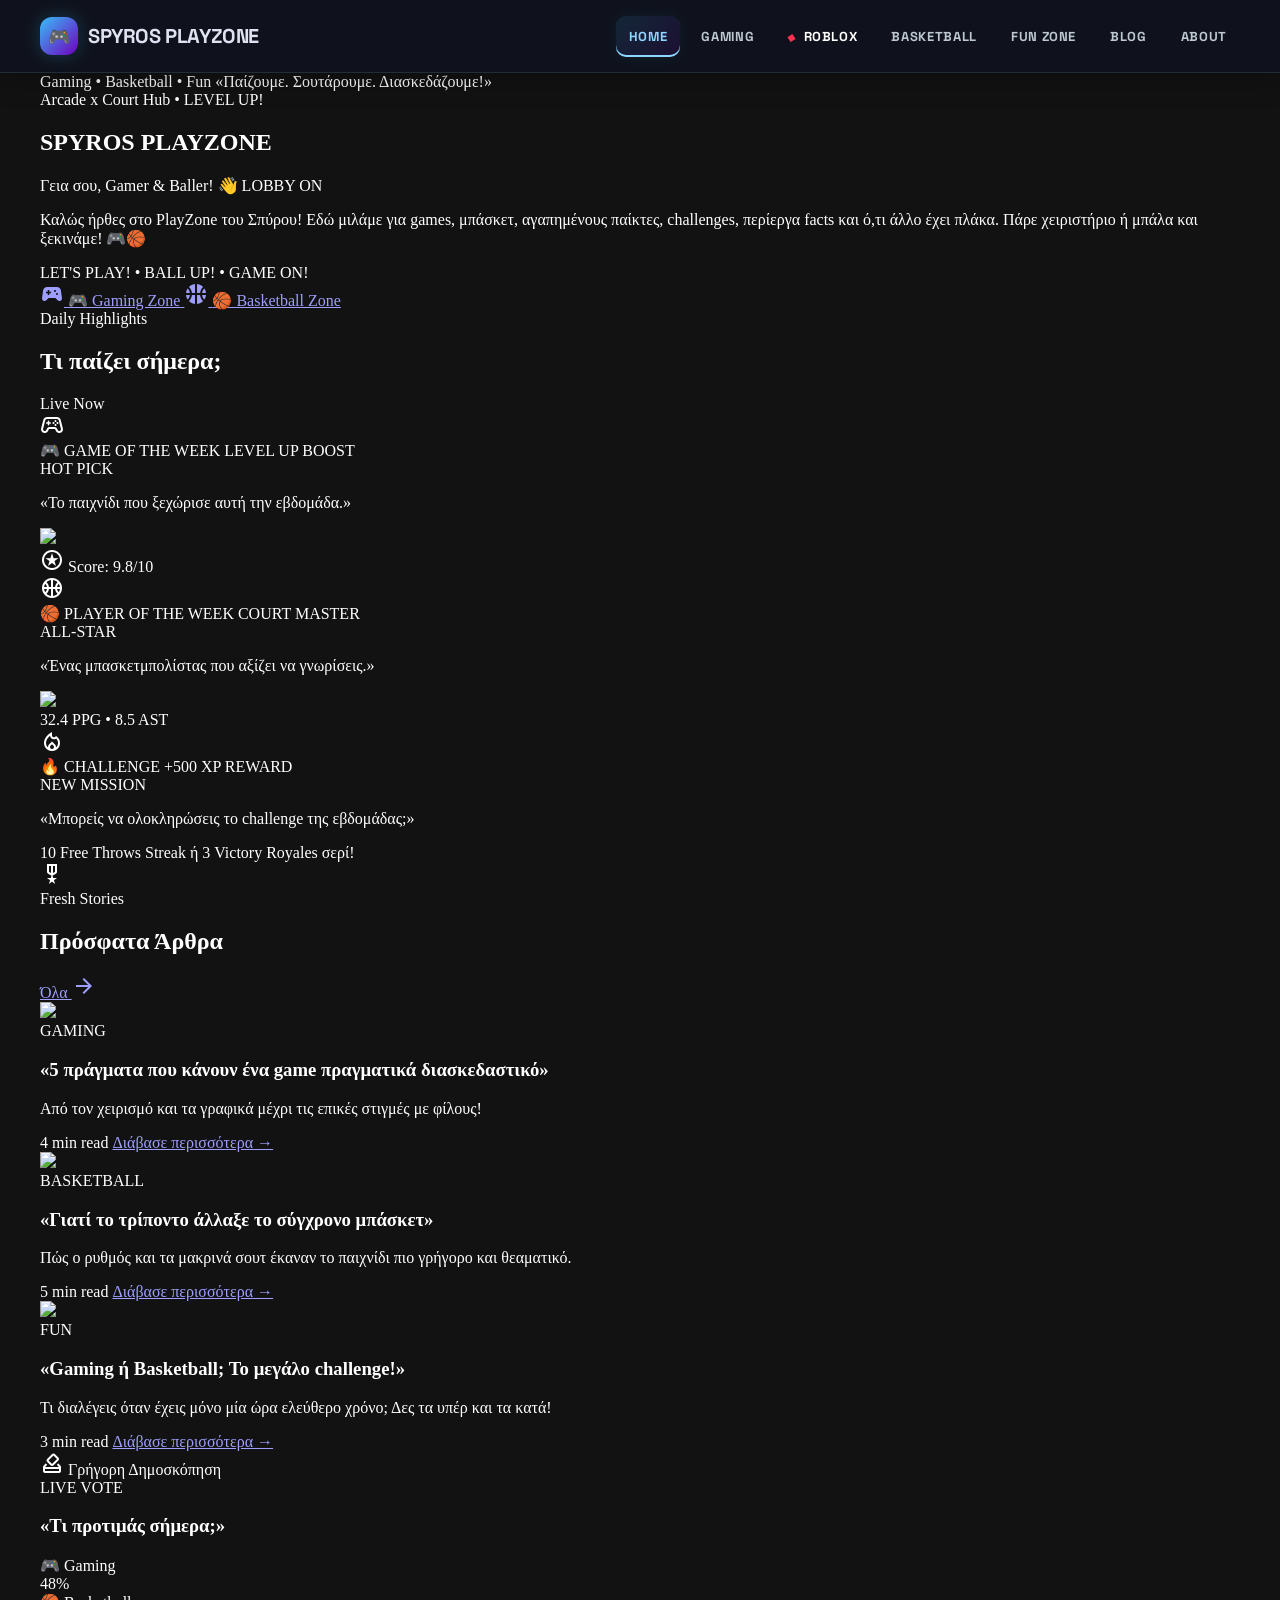
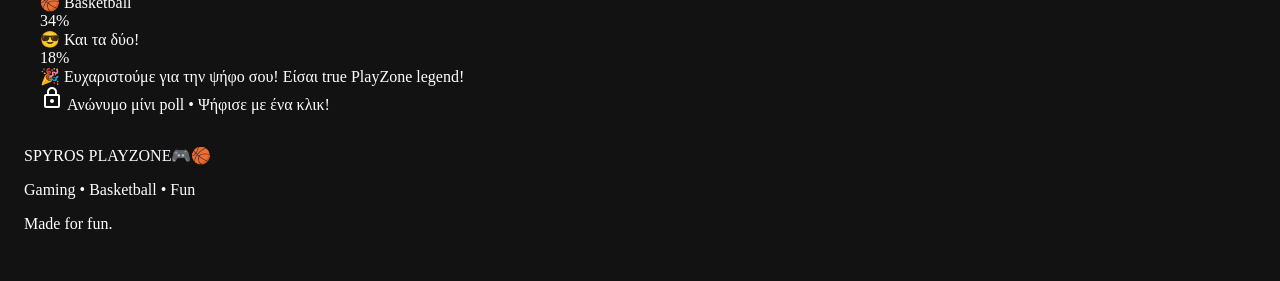
==== commit 6324dc87: "Add immersive Roblox World fan hub" ====
--- a/index.html
+++ b/index.html
@@ -4,10 +4,10 @@
 <link href="https://fonts.googleapis.com/css2?family=Material+Symbols+Outlined:wght,FILL@100..700,0..1&amp;display=swap" rel="stylesheet"/><style>@layer base{html,body{width:100vw;margin:0;padding:0;}body{overscroll-behavior:none;}.pb-safe{padding-bottom:env(safe-area-inset-bottom,0px);}.pt-safe{padding-top:env(safe-area-inset-top,0px);}main>:first-child{margin-top:0!important;}main>:last-child{margin-bottom:0!important;}}::-webkit-scrollbar{display:none;}</style><script src="https://cdn.tailwindcss.com"></script><script id="tailwind-config">tailwind.config = { darkMode: "class", theme: { extend: { colors: { "surface-dim": "#0f131d", "on-primary-fixed": "#001e2c", "secondary-fixed-dim": "#ddb7ff", "on-tertiary": "#552100", "on-primary-fixed-variant": "#004c69", "inverse-on-surface": "#2c303b", "surface-container-highest": "#313540", "tertiary-fixed": "#ffdbca", "secondary-fixed": "#f0dbff", "tertiary": "#ffbf9e", "on-secondary-fixed": "#2c0051", "primary-fixed-dim": "#7bd0ff", "secondary-container": "#6f00be", "on-secondary-fixed-variant": "#6900b3", "outline-variant": "#3e484f", "primary": "#8ed5ff", "on-tertiary-container": "#743000", "surface-container-lowest": "#0a0e18", "surface": "#0f131d", "on-secondary-container": "#d6a9ff", "on-surface-variant": "#bdc8d1", "outline": "#87929a", "secondary": "#ddb7ff", "primary-fixed": "#c4e7ff", "surface-bright": "#353944", "on-primary-container": "#004965", "tertiary-fixed-dim": "#ffb690", "error-container": "#93000a", "inverse-surface": "#dfe2f1", "on-tertiary-fixed-variant": "#783200", "on-error-container": "#ffdad6", "on-secondary": "#490080", "error": "#ffb4ab", "on-primary": "#00354a", "inverse-primary": "#00668a", "surface-container": "#1c1f2a", "tertiary-container": "#ff975d", "on-tertiary-fixed": "#341100", "surface-container-high": "#262a35", "surface-variant": "#313540", "surface-tint": "#7bd0ff", "on-background": "#dfe2f1", "surface-container-low": "#171b26", "on-surface": "#dfe2f1", "background": "#0f131d", "on-error": "#690005", "primary-container": "#38bdf8" }, borderRadius: { "DEFAULT": "0.25rem", "lg": "0.5rem", "xl": "0.75rem", "full": "9999px" }, spacing: { "gutter": "1.5rem", "space-2xl": "3rem", "space-2xs": "0.25rem", "space-md": "1rem", "container-max": "1200px", "space-lg": "1.5rem", "space-3xl": "4.5rem", "space-sm": "0.75rem", "space-xl": "2rem", "space-xs": "0.5rem" }, fontFamily: { "headline-lg": ["Space Grotesk"], "body-md": ["Plus Jakarta Sans"], "body-sm": ["Plus Jakarta Sans"], "headline-md": ["Space Grotesk"], "body-lg": ["Plus Jakarta Sans"], "headline-sm": ["Space Grotesk"], "label-lg": ["Space Grotesk"], "display-hero-mobile": ["Space Grotesk"], "label-md": ["Space Grotesk"], "label-badge": ["Space Grotesk"], "display-hero": ["Space Grotesk"] }, fontSize: { "headline-lg": ["32px", { lineHeight: "40px", letterSpacing: "-0.02em", fontWeight: "700" }], "body-md": ["16px", { lineHeight: "24px", fontWeight: "400" }], "body-sm": ["14px", { lineHeight: "20px", fontWeight: "400" }], "headline-md": ["24px", { lineHeight: "32px", letterSpacing: "-0.01em", fontWeight: "600" }], "body-lg": ["18px", { lineHeight: "28px", fontWeight: "400" }], "headline-sm": ["20px", { lineHeight: "28px", fontWeight: "600" }], "label-lg": ["14px", { lineHeight: "20px", letterSpacing: "0.05em", fontWeight: "700" }], "display-hero-mobile": ["36px", { lineHeight: "44px", letterSpacing: "-0.02em", fontWeight: "700" }], "label-md": ["12px", { lineHeight: "16px", letterSpacing: "0.06em", fontWeight: "600" }], "label-badge": ["11px", { lineHeight: "14px", letterSpacing: "0.08em", fontWeight: "700" }], "display-hero": ["56px", { lineHeight: "64px", letterSpacing: "-0.03em", fontWeight: "700" }] } } } }</script><link rel="stylesheet" href="/assets/site.css"/><title>Spyros PlayZone</title></head><body data-page="home" class="bg-surface font-body-md text-body-md text-on-surface flex flex-col min-h-screen selection:bg-primary-container selection:text-on-primary-container"><header class="site-header">
 <div class="site-nav-wrap">
 <a class="site-logo" href="/" aria-label="Spyros PlayZone home"><span class="site-logo-mark" aria-hidden="true">🎮</span><span>SPYROS PLAYZONE</span></a>
-<nav class="desktop-nav" aria-label="Primary navigation"><a class="nav-link" data-page-link="home" href="/">HOME</a><a class="nav-link" data-page-link="gaming" href="/gaming">GAMING</a><a class="nav-link" data-page-link="basketball" href="/basketball">BASKETBALL</a><a class="nav-link" data-page-link="fun-zone" href="/fun-zone">FUN ZONE</a><a class="nav-link" data-page-link="blog" href="/blog">BLOG</a><a class="nav-link" data-page-link="about" href="/about">ABOUT</a></nav>
+<nav class="desktop-nav" aria-label="Primary navigation"><a class="nav-link" data-page-link="home" href="/">HOME</a><a class="nav-link" data-page-link="gaming" href="/gaming">GAMING</a><a class="nav-link nav-roblox" data-page-link="roblox" href="/roblox"><span aria-hidden="true">◆</span> ROBLOX</a><a class="nav-link" data-page-link="basketball" href="/basketball">BASKETBALL</a><a class="nav-link" data-page-link="fun-zone" href="/fun-zone">FUN ZONE</a><a class="nav-link" data-page-link="blog" href="/blog">BLOG</a><a class="nav-link" data-page-link="about" href="/about">ABOUT</a></nav>
 <button class="menu-toggle" type="button" aria-expanded="false" aria-controls="mobile-menu" aria-label="Open navigation menu"><span class="material-symbols-outlined" aria-hidden="true">menu</span></button>
 </div>
-<nav class="mobile-nav" id="mobile-menu" aria-label="Mobile navigation"><a class="nav-link" data-page-link="home" href="/">HOME</a><a class="nav-link" data-page-link="gaming" href="/gaming">GAMING</a><a class="nav-link" data-page-link="basketball" href="/basketball">BASKETBALL</a><a class="nav-link" data-page-link="fun-zone" href="/fun-zone">FUN ZONE</a><a class="nav-link" data-page-link="blog" href="/blog">BLOG</a><a class="nav-link" data-page-link="about" href="/about">ABOUT</a></nav>
+<nav class="mobile-nav" id="mobile-menu" aria-label="Mobile navigation"><a class="nav-link" data-page-link="home" href="/">HOME</a><a class="nav-link" data-page-link="gaming" href="/gaming">GAMING</a><a class="nav-link nav-roblox" data-page-link="roblox" href="/roblox"><span aria-hidden="true">◆</span> ROBLOX</a><a class="nav-link" data-page-link="basketball" href="/basketball">BASKETBALL</a><a class="nav-link" data-page-link="fun-zone" href="/fun-zone">FUN ZONE</a><a class="nav-link" data-page-link="blog" href="/blog">BLOG</a><a class="nav-link" data-page-link="about" href="/about">ABOUT</a></nav>
 </header><main class="flex-1 flex flex-col relative w-full pb-0 bg-surface"><div class="flex flex-col w-full gap-space-xl px-space-md py-space-md">
 <!-- Hero Section -->
 <section class="flex flex-col w-full gap-space-md relative overflow-hidden rounded-xl bg-surface-container-low p-space-md shadow-xl">
--- a/assets/site.css
+++ b/assets/site.css
@@ -123,3 +123,6 @@
   .site-logo-mark { width: 34px; height: 34px; font-size: 16px; }
 }
 
+.nav-roblox { color:#fff; }
+.nav-roblox span { color:#ff334f; font-size:10px; display:inline-block; transform:rotate(12deg); margin-right:3px; }
+.nav-roblox[aria-current="page"] { color:#fff; background:rgba(255,51,79,.12); box-shadow:inset 0 -2px #ff334f,0 0 16px rgba(255,51,79,.1); }
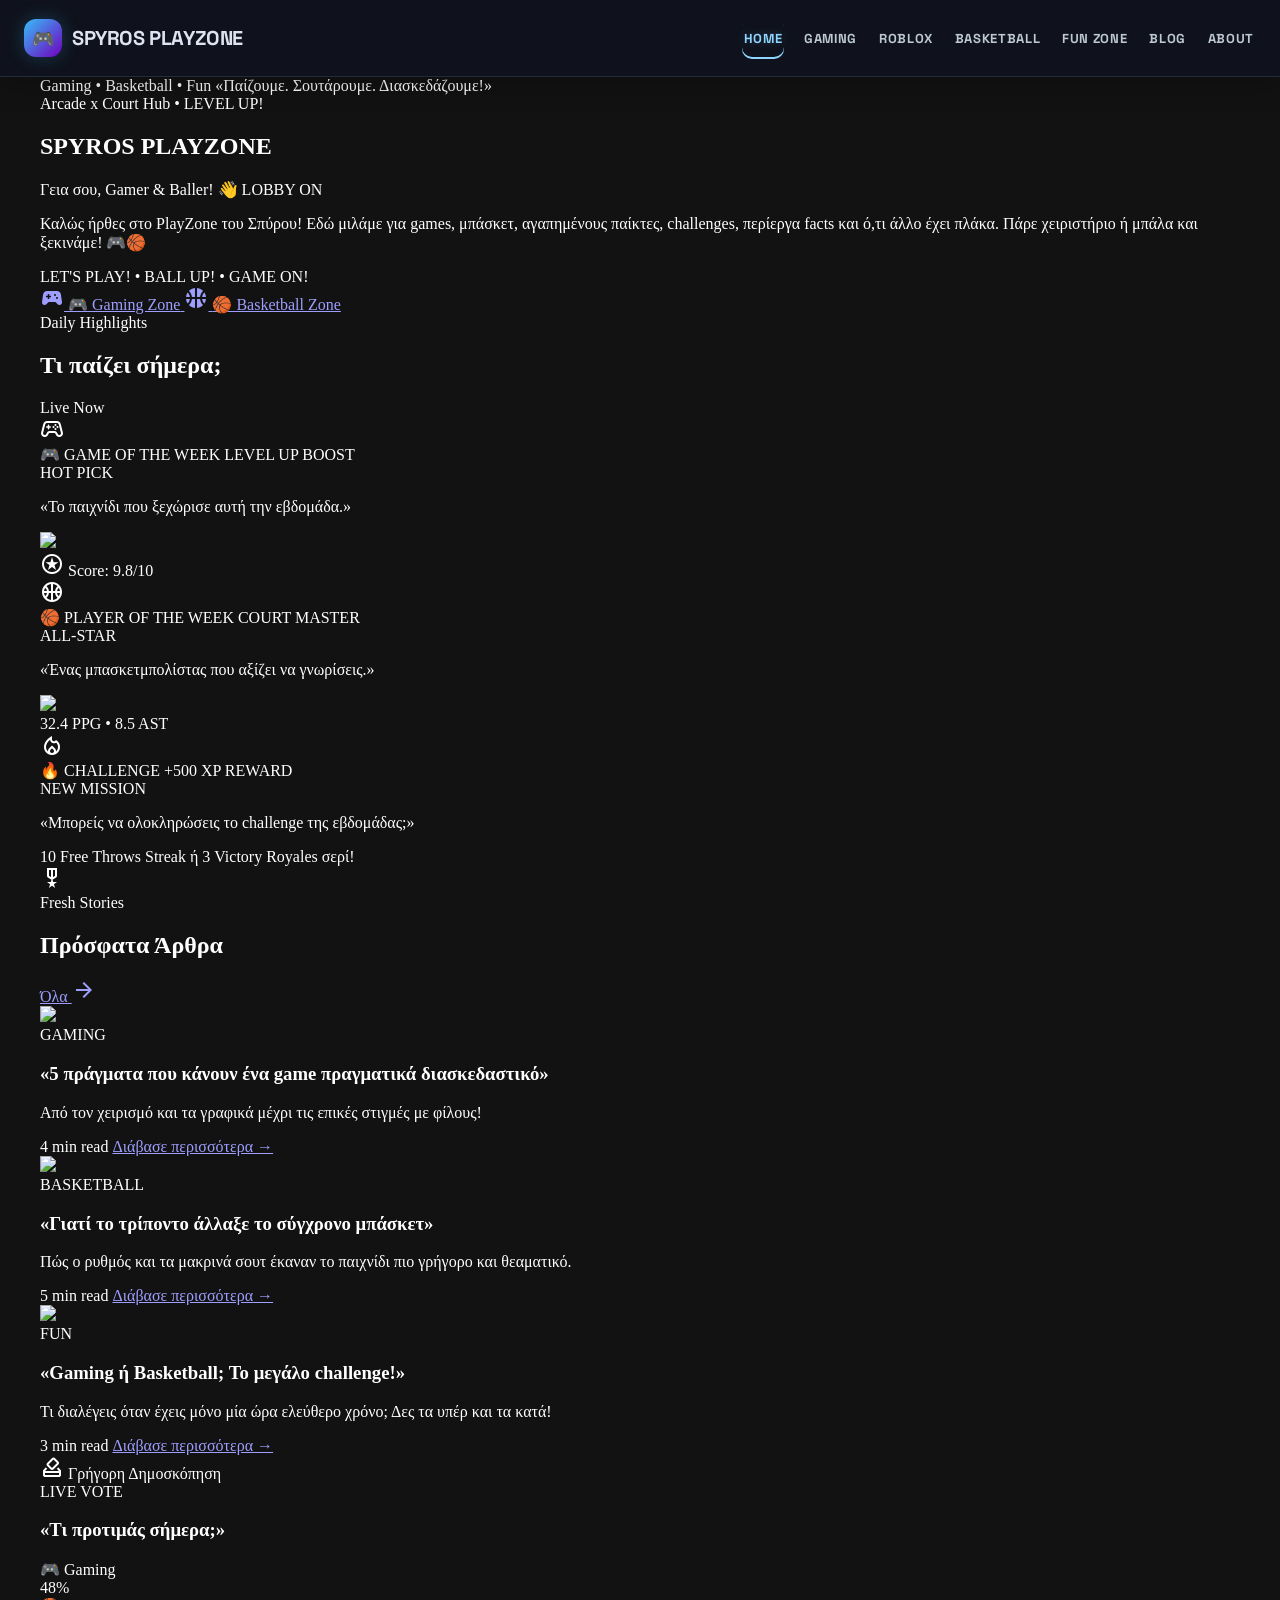
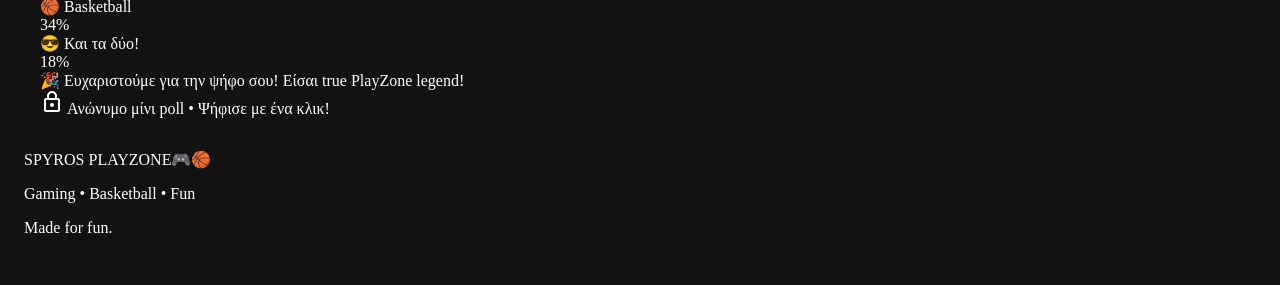
==== commit 4e188d15: "Fix GitHub Pages hash navigation" ====
--- a/index.html
+++ b/index.html
@@ -1,13 +1,13 @@
 <!DOCTYPE html>
 
 <html class="dark" lang="el"><head><meta charset="utf-8"/><meta content="width=device-width, initial-scale=1.0, maximum-scale=1.0, user-scalable=no, viewport-fit=cover" name="viewport"/><link href="https://fonts.googleapis.com" rel="preconnect"/><link crossorigin="" href="https://fonts.gstatic.com" rel="preconnect"/><link href="https://fonts.googleapis.com/css2?family=Plus+Jakarta+Sans:wght@400;500;600;700&amp;family=Space+Grotesk:wght@600;700&amp;display=swap" rel="stylesheet"/><link href="https://fonts.googleapis.com/css2?family=Material+Symbols+Outlined:opsz,wght,FILL,GRAD@20..48,100..700,0..1,-50..200" rel="stylesheet"/>
-<link href="https://fonts.googleapis.com/css2?family=Material+Symbols+Outlined:wght,FILL@100..700,0..1&amp;display=swap" rel="stylesheet"/><style>@layer base{html,body{width:100vw;margin:0;padding:0;}body{overscroll-behavior:none;}.pb-safe{padding-bottom:env(safe-area-inset-bottom,0px);}.pt-safe{padding-top:env(safe-area-inset-top,0px);}main>:first-child{margin-top:0!important;}main>:last-child{margin-bottom:0!important;}}::-webkit-scrollbar{display:none;}</style><script src="https://cdn.tailwindcss.com"></script><script id="tailwind-config">tailwind.config = { darkMode: "class", theme: { extend: { colors: { "surface-dim": "#0f131d", "on-primary-fixed": "#001e2c", "secondary-fixed-dim": "#ddb7ff", "on-tertiary": "#552100", "on-primary-fixed-variant": "#004c69", "inverse-on-surface": "#2c303b", "surface-container-highest": "#313540", "tertiary-fixed": "#ffdbca", "secondary-fixed": "#f0dbff", "tertiary": "#ffbf9e", "on-secondary-fixed": "#2c0051", "primary-fixed-dim": "#7bd0ff", "secondary-container": "#6f00be", "on-secondary-fixed-variant": "#6900b3", "outline-variant": "#3e484f", "primary": "#8ed5ff", "on-tertiary-container": "#743000", "surface-container-lowest": "#0a0e18", "surface": "#0f131d", "on-secondary-container": "#d6a9ff", "on-surface-variant": "#bdc8d1", "outline": "#87929a", "secondary": "#ddb7ff", "primary-fixed": "#c4e7ff", "surface-bright": "#353944", "on-primary-container": "#004965", "tertiary-fixed-dim": "#ffb690", "error-container": "#93000a", "inverse-surface": "#dfe2f1", "on-tertiary-fixed-variant": "#783200", "on-error-container": "#ffdad6", "on-secondary": "#490080", "error": "#ffb4ab", "on-primary": "#00354a", "inverse-primary": "#00668a", "surface-container": "#1c1f2a", "tertiary-container": "#ff975d", "on-tertiary-fixed": "#341100", "surface-container-high": "#262a35", "surface-variant": "#313540", "surface-tint": "#7bd0ff", "on-background": "#dfe2f1", "surface-container-low": "#171b26", "on-surface": "#dfe2f1", "background": "#0f131d", "on-error": "#690005", "primary-container": "#38bdf8" }, borderRadius: { "DEFAULT": "0.25rem", "lg": "0.5rem", "xl": "0.75rem", "full": "9999px" }, spacing: { "gutter": "1.5rem", "space-2xl": "3rem", "space-2xs": "0.25rem", "space-md": "1rem", "container-max": "1200px", "space-lg": "1.5rem", "space-3xl": "4.5rem", "space-sm": "0.75rem", "space-xl": "2rem", "space-xs": "0.5rem" }, fontFamily: { "headline-lg": ["Space Grotesk"], "body-md": ["Plus Jakarta Sans"], "body-sm": ["Plus Jakarta Sans"], "headline-md": ["Space Grotesk"], "body-lg": ["Plus Jakarta Sans"], "headline-sm": ["Space Grotesk"], "label-lg": ["Space Grotesk"], "display-hero-mobile": ["Space Grotesk"], "label-md": ["Space Grotesk"], "label-badge": ["Space Grotesk"], "display-hero": ["Space Grotesk"] }, fontSize: { "headline-lg": ["32px", { lineHeight: "40px", letterSpacing: "-0.02em", fontWeight: "700" }], "body-md": ["16px", { lineHeight: "24px", fontWeight: "400" }], "body-sm": ["14px", { lineHeight: "20px", fontWeight: "400" }], "headline-md": ["24px", { lineHeight: "32px", letterSpacing: "-0.01em", fontWeight: "600" }], "body-lg": ["18px", { lineHeight: "28px", fontWeight: "400" }], "headline-sm": ["20px", { lineHeight: "28px", fontWeight: "600" }], "label-lg": ["14px", { lineHeight: "20px", letterSpacing: "0.05em", fontWeight: "700" }], "display-hero-mobile": ["36px", { lineHeight: "44px", letterSpacing: "-0.02em", fontWeight: "700" }], "label-md": ["12px", { lineHeight: "16px", letterSpacing: "0.06em", fontWeight: "600" }], "label-badge": ["11px", { lineHeight: "14px", letterSpacing: "0.08em", fontWeight: "700" }], "display-hero": ["56px", { lineHeight: "64px", letterSpacing: "-0.03em", fontWeight: "700" }] } } } }</script><link rel="stylesheet" href="/assets/site.css"/><title>Spyros PlayZone</title></head><body data-page="home" class="bg-surface font-body-md text-body-md text-on-surface flex flex-col min-h-screen selection:bg-primary-container selection:text-on-primary-container"><header class="site-header">
+<link href="https://fonts.googleapis.com/css2?family=Material+Symbols+Outlined:wght,FILL@100..700,0..1&amp;display=swap" rel="stylesheet"/><style>@layer base{html,body{width:100vw;margin:0;padding:0;}body{overscroll-behavior:none;}.pb-safe{padding-bottom:env(safe-area-inset-bottom,0px);}.pt-safe{padding-top:env(safe-area-inset-top,0px);}main>:first-child{margin-top:0!important;}main>:last-child{margin-bottom:0!important;}}::-webkit-scrollbar{display:none;}</style><script src="https://cdn.tailwindcss.com"></script><script id="tailwind-config">tailwind.config = { darkMode: "class", theme: { extend: { colors: { "surface-dim": "#0f131d", "on-primary-fixed": "#001e2c", "secondary-fixed-dim": "#ddb7ff", "on-tertiary": "#552100", "on-primary-fixed-variant": "#004c69", "inverse-on-surface": "#2c303b", "surface-container-highest": "#313540", "tertiary-fixed": "#ffdbca", "secondary-fixed": "#f0dbff", "tertiary": "#ffbf9e", "on-secondary-fixed": "#2c0051", "primary-fixed-dim": "#7bd0ff", "secondary-container": "#6f00be", "on-secondary-fixed-variant": "#6900b3", "outline-variant": "#3e484f", "primary": "#8ed5ff", "on-tertiary-container": "#743000", "surface-container-lowest": "#0a0e18", "surface": "#0f131d", "on-secondary-container": "#d6a9ff", "on-surface-variant": "#bdc8d1", "outline": "#87929a", "secondary": "#ddb7ff", "primary-fixed": "#c4e7ff", "surface-bright": "#353944", "on-primary-container": "#004965", "tertiary-fixed-dim": "#ffb690", "error-container": "#93000a", "inverse-surface": "#dfe2f1", "on-tertiary-fixed-variant": "#783200", "on-error-container": "#ffdad6", "on-secondary": "#490080", "error": "#ffb4ab", "on-primary": "#00354a", "inverse-primary": "#00668a", "surface-container": "#1c1f2a", "tertiary-container": "#ff975d", "on-tertiary-fixed": "#341100", "surface-container-high": "#262a35", "surface-variant": "#313540", "surface-tint": "#7bd0ff", "on-background": "#dfe2f1", "surface-container-low": "#171b26", "on-surface": "#dfe2f1", "background": "#0f131d", "on-error": "#690005", "primary-container": "#38bdf8" }, borderRadius: { "DEFAULT": "0.25rem", "lg": "0.5rem", "xl": "0.75rem", "full": "9999px" }, spacing: { "gutter": "1.5rem", "space-2xl": "3rem", "space-2xs": "0.25rem", "space-md": "1rem", "container-max": "1200px", "space-lg": "1.5rem", "space-3xl": "4.5rem", "space-sm": "0.75rem", "space-xl": "2rem", "space-xs": "0.5rem" }, fontFamily: { "headline-lg": ["Space Grotesk"], "body-md": ["Plus Jakarta Sans"], "body-sm": ["Plus Jakarta Sans"], "headline-md": ["Space Grotesk"], "body-lg": ["Plus Jakarta Sans"], "headline-sm": ["Space Grotesk"], "label-lg": ["Space Grotesk"], "display-hero-mobile": ["Space Grotesk"], "label-md": ["Space Grotesk"], "label-badge": ["Space Grotesk"], "display-hero": ["Space Grotesk"] }, fontSize: { "headline-lg": ["32px", { lineHeight: "40px", letterSpacing: "-0.02em", fontWeight: "700" }], "body-md": ["16px", { lineHeight: "24px", fontWeight: "400" }], "body-sm": ["14px", { lineHeight: "20px", fontWeight: "400" }], "headline-md": ["24px", { lineHeight: "32px", letterSpacing: "-0.01em", fontWeight: "600" }], "body-lg": ["18px", { lineHeight: "28px", fontWeight: "400" }], "headline-sm": ["20px", { lineHeight: "28px", fontWeight: "600" }], "label-lg": ["14px", { lineHeight: "20px", letterSpacing: "0.05em", fontWeight: "700" }], "display-hero-mobile": ["36px", { lineHeight: "44px", letterSpacing: "-0.02em", fontWeight: "700" }], "label-md": ["12px", { lineHeight: "16px", letterSpacing: "0.06em", fontWeight: "600" }], "label-badge": ["11px", { lineHeight: "14px", letterSpacing: "0.08em", fontWeight: "700" }], "display-hero": ["56px", { lineHeight: "64px", letterSpacing: "-0.03em", fontWeight: "700" }] } } } }</script><link rel="stylesheet" href="./assets/site.css"/><title>Spyros PlayZone</title></head><body data-page="home" class="bg-surface font-body-md text-body-md text-on-surface flex flex-col min-h-screen selection:bg-primary-container selection:text-on-primary-container"><header class="site-header">
 <div class="site-nav-wrap">
-<a class="site-logo" href="/" aria-label="Spyros PlayZone home"><span class="site-logo-mark" aria-hidden="true">🎮</span><span>SPYROS PLAYZONE</span></a>
-<nav class="desktop-nav" aria-label="Primary navigation"><a class="nav-link" data-page-link="home" href="/">HOME</a><a class="nav-link" data-page-link="gaming" href="/gaming">GAMING</a><a class="nav-link nav-roblox" data-page-link="roblox" href="/roblox"><span aria-hidden="true">◆</span> ROBLOX</a><a class="nav-link" data-page-link="basketball" href="/basketball">BASKETBALL</a><a class="nav-link" data-page-link="fun-zone" href="/fun-zone">FUN ZONE</a><a class="nav-link" data-page-link="blog" href="/blog">BLOG</a><a class="nav-link" data-page-link="about" href="/about">ABOUT</a></nav>
+<a class="site-logo" href="#/" aria-label="Spyros PlayZone home"><span class="site-logo-mark" aria-hidden="true">🎮</span><span>SPYROS PLAYZONE</span></a>
+<nav class="desktop-nav" aria-label="Primary navigation"><a class="nav-link" data-page-link="home" href="#/">HOME</a><a class="nav-link" data-page-link="gaming" href="#/gaming">GAMING</a><a class="nav-link" data-page-link="roblox" href="#/roblox">ROBLOX</a><a class="nav-link" data-page-link="basketball" href="#/basketball">BASKETBALL</a><a class="nav-link" data-page-link="fun-zone" href="#/fun-zone">FUN ZONE</a><a class="nav-link" data-page-link="blog" href="#/blog">BLOG</a><a class="nav-link" data-page-link="about" href="#/about">ABOUT</a></nav>
 <button class="menu-toggle" type="button" aria-expanded="false" aria-controls="mobile-menu" aria-label="Open navigation menu"><span class="material-symbols-outlined" aria-hidden="true">menu</span></button>
 </div>
-<nav class="mobile-nav" id="mobile-menu" aria-label="Mobile navigation"><a class="nav-link" data-page-link="home" href="/">HOME</a><a class="nav-link" data-page-link="gaming" href="/gaming">GAMING</a><a class="nav-link nav-roblox" data-page-link="roblox" href="/roblox"><span aria-hidden="true">◆</span> ROBLOX</a><a class="nav-link" data-page-link="basketball" href="/basketball">BASKETBALL</a><a class="nav-link" data-page-link="fun-zone" href="/fun-zone">FUN ZONE</a><a class="nav-link" data-page-link="blog" href="/blog">BLOG</a><a class="nav-link" data-page-link="about" href="/about">ABOUT</a></nav>
+<nav class="mobile-nav" id="mobile-menu" aria-label="Mobile navigation"><a class="nav-link" data-page-link="home" href="#/">HOME</a><a class="nav-link" data-page-link="gaming" href="#/gaming">GAMING</a><a class="nav-link" data-page-link="roblox" href="#/roblox">ROBLOX</a><a class="nav-link" data-page-link="basketball" href="#/basketball">BASKETBALL</a><a class="nav-link" data-page-link="fun-zone" href="#/fun-zone">FUN ZONE</a><a class="nav-link" data-page-link="blog" href="#/blog">BLOG</a><a class="nav-link" data-page-link="about" href="#/about">ABOUT</a></nav>
 </header><main class="flex-1 flex flex-col relative w-full pb-0 bg-surface"><div class="flex flex-col w-full gap-space-xl px-space-md py-space-md">
 <!-- Hero Section -->
 <section class="flex flex-col w-full gap-space-md relative overflow-hidden rounded-xl bg-surface-container-low p-space-md shadow-xl">
@@ -55,11 +55,11 @@
 </div>
 <!-- Dual Hero Action CTA Buttons -->
 <div class="flex flex-col sm:flex-row gap-space-sm relative z-10 pt-space-2xs">
-<a class="flex-1 flex items-center justify-center gap-space-xs py-3 px-space-md rounded-lg bg-gradient-to-r from-[#2563EB] to-primary-container text-on-primary-fixed font-label-lg text-label-lg uppercase tracking-wider shadow-[0_0_18px_rgba(56,189,248,0.35)] active:scale-95 transition-transform" data-path="gaming-zone" href="/gaming">
+<a class="flex-1 flex items-center justify-center gap-space-xs py-3 px-space-md rounded-lg bg-gradient-to-r from-[#2563EB] to-primary-container text-on-primary-fixed font-label-lg text-label-lg uppercase tracking-wider shadow-[0_0_18px_rgba(56,189,248,0.35)] active:scale-95 transition-transform" data-path="gaming-zone" href="#/gaming">
 <span class="material-symbols-outlined text-[20px]" style="font-variation-settings: 'FILL' 1;">sports_esports</span>
 <span>🎮 Gaming Zone</span>
 </a>
-<a class="flex-1 flex items-center justify-center gap-space-xs py-3 px-space-md rounded-lg bg-gradient-to-r from-[#EA580C] to-tertiary-container text-on-tertiary-fixed font-label-lg text-label-lg uppercase tracking-wider shadow-[0_0_18px_rgba(255,151,93,0.35)] active:scale-95 transition-transform" data-path="basketball-zone" href="/basketball">
+<a class="flex-1 flex items-center justify-center gap-space-xs py-3 px-space-md rounded-lg bg-gradient-to-r from-[#EA580C] to-tertiary-container text-on-tertiary-fixed font-label-lg text-label-lg uppercase tracking-wider shadow-[0_0_18px_rgba(255,151,93,0.35)] active:scale-95 transition-transform" data-path="basketball-zone" href="#/basketball">
 <span class="material-symbols-outlined text-[20px]" style="font-variation-settings: 'FILL' 1;">sports_basketball</span>
 <span>🏀 Basketball Zone</span>
 </a>
@@ -168,7 +168,7 @@
 <span class="font-label-md text-label-md text-tertiary uppercase tracking-widest">Fresh Stories</span>
 <h2 class="font-headline-md text-headline-md text-on-surface">Πρόσφατα Άρθρα</h2>
 </div>
-<a class="font-label-md text-label-md text-primary uppercase font-bold flex items-center gap-1 hover:underline" data-path="blog" href="/blog">
+<a class="font-label-md text-label-md text-primary uppercase font-bold flex items-center gap-1 hover:underline" data-path="blog" href="#/blog">
         Όλα <span class="material-symbols-outlined text-[16px]">arrow_forward</span>
 </a>
 </div>
@@ -192,7 +192,7 @@
           </p>
 <div class="flex items-center justify-between pt-space-xs text-on-surface-variant font-label-md text-label-md">
 <span>4 min read</span>
-<a class="text-primary font-bold uppercase hover:underline" href="/blog">Διάβασε περισσότερα →</a>
+<a class="text-primary font-bold uppercase hover:underline" href="#/blog">Διάβασε περισσότερα →</a>
 </div>
 </div>
 </article>
@@ -215,7 +215,7 @@
           </p>
 <div class="flex items-center justify-between pt-space-xs text-on-surface-variant font-label-md text-label-md">
 <span>5 min read</span>
-<a class="text-tertiary font-bold uppercase hover:underline" href="/blog">Διάβασε περισσότερα →</a>
+<a class="text-tertiary font-bold uppercase hover:underline" href="#/blog">Διάβασε περισσότερα →</a>
 </div>
 </div>
 </article>
@@ -238,7 +238,7 @@
           </p>
 <div class="flex items-center justify-between pt-space-xs text-on-surface-variant font-label-md text-label-md">
 <span>3 min read</span>
-<a class="text-secondary font-bold uppercase hover:underline" href="/blog">Διάβασε περισσότερα →</a>
+<a class="text-secondary font-bold uppercase hover:underline" href="#/blog">Διάβασε περισσότερα →</a>
 </div>
 </div>
 </article>
@@ -338,4 +338,4 @@
       });
     });
   })();
-</script><footer class="site-footer w-full mt-auto bg-surface-container-low text-center flex flex-col items-center justify-center gap-space-xs"><div class="flex items-center gap-space-2xs font-headline-sm text-headline-sm text-primary tracking-tight"><span>SPYROS PLAYZONE</span><span class="text-[18px]">🎮🏀</span></div><p class="font-label-lg text-label-lg text-tertiary uppercase tracking-wider">Gaming • Basketball • Fun</p><p class="font-body-sm text-body-sm text-on-surface-variant">Made for fun.</p></footer></main><script src="/assets/site.js"></script></body></html>+</script><footer class="site-footer w-full mt-auto bg-surface-container-low text-center flex flex-col items-center justify-center gap-space-xs"><div class="flex items-center gap-space-2xs font-headline-sm text-headline-sm text-primary tracking-tight"><span>SPYROS PLAYZONE</span><span class="text-[18px]">🎮🏀</span></div><p class="font-label-lg text-label-lg text-tertiary uppercase tracking-wider">Gaming • Basketball • Fun</p><p class="font-body-sm text-body-sm text-on-surface-variant">Made for fun.</p></footer></main><script src="./assets/site.js"></script></body></html>
--- a/assets/site.css
+++ b/assets/site.css
@@ -10,7 +10,7 @@
 .site-header {
   position: sticky;
   top: 0;
-  z-index: 100;
+  z-index: 1000;
   width: 100%;
   border-bottom: 1px solid rgba(142, 213, 255, 0.14);
   background: rgba(15, 19, 29, 0.94);
@@ -19,8 +19,8 @@
 }
 
 .site-nav-wrap {
-  max-width: 1200px;
-  min-height: 72px;
+  max-width: 1400px;
+  min-height: 76px;
   margin: 0 auto;
   padding: 0 24px;
   display: flex;
@@ -53,11 +53,17 @@
   font-size: 18px;
 }
 
-.desktop-nav { display: flex; align-items: center; gap: 8px; }
+.desktop-nav {
+  display: flex;
+  align-items: center;
+  justify-content: flex-end;
+  gap: clamp(8px, 1.4vw, 24px);
+  white-space: nowrap;
+}
 
 .nav-link {
   position: relative;
-  padding: 12px 13px;
+  padding: 12px 2px;
   border-radius: 10px;
   color: #bdc8d1;
   font-family: "Space Grotesk", sans-serif;
@@ -77,8 +83,8 @@
 
 .nav-link[aria-current="page"] {
   color: #8ed5ff;
-  background: linear-gradient(135deg, rgba(56, 189, 248, .13), rgba(111, 0, 190, .14));
-  box-shadow: inset 0 -2px #8ed5ff, 0 0 16px rgba(56, 189, 248, .08);
+  text-shadow: 0 0 12px rgba(142, 213, 255, .24);
+  box-shadow: inset 0 -2px #8ed5ff;
 }
 
 .menu-toggle {
@@ -105,7 +111,7 @@
   padding: 32px 24px;
 }
 
-@media (max-width: 900px) {
+@media (max-width: 768px) {
   .site-nav-wrap { min-height: 64px; padding: 0 16px; }
   .desktop-nav { display: none; }
   .menu-toggle { display: inline-flex; }
@@ -122,7 +128,3 @@
   .site-logo { font-size: 16px; gap: 8px; }
   .site-logo-mark { width: 34px; height: 34px; font-size: 16px; }
 }
-
-.nav-roblox { color:#fff; }
-.nav-roblox span { color:#ff334f; font-size:10px; display:inline-block; transform:rotate(12deg); margin-right:3px; }
-.nav-roblox[aria-current="page"] { color:#fff; background:rgba(255,51,79,.12); box-shadow:inset 0 -2px #ff334f,0 0 16px rgba(255,51,79,.1); }
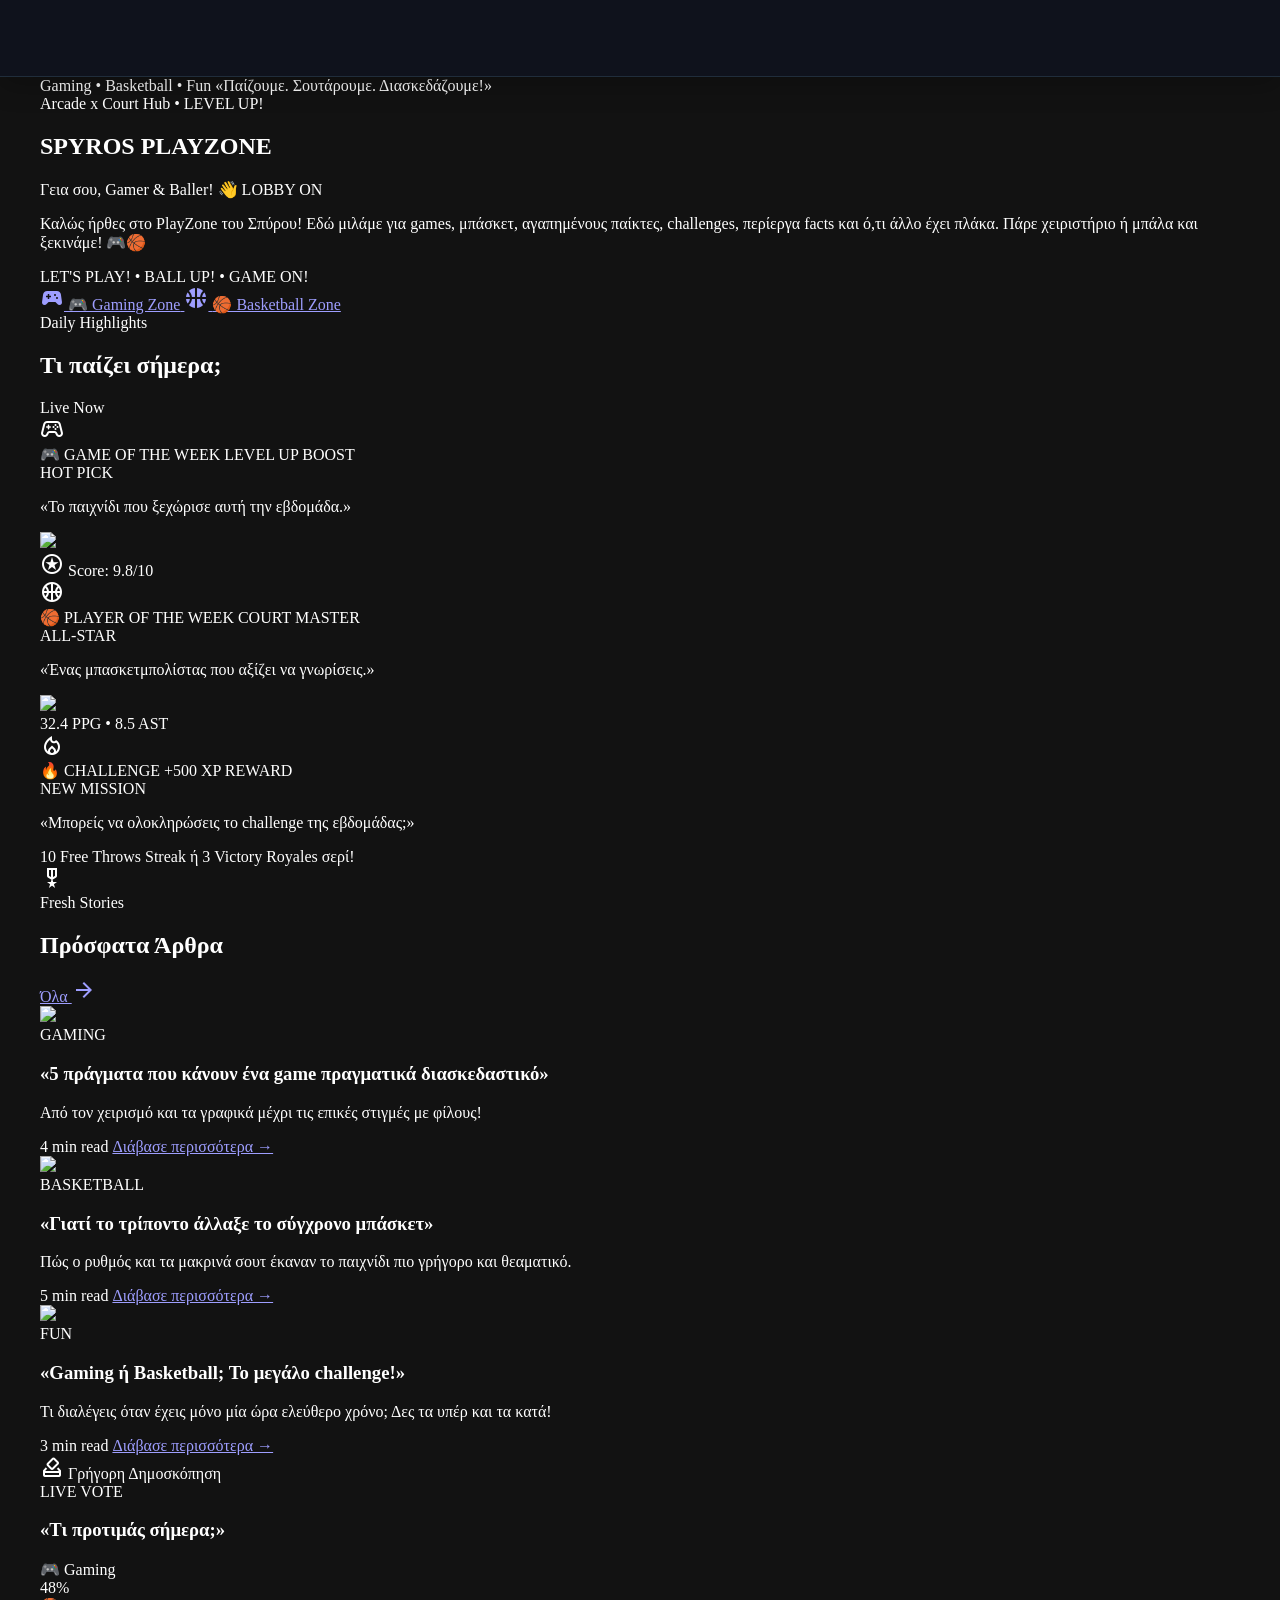
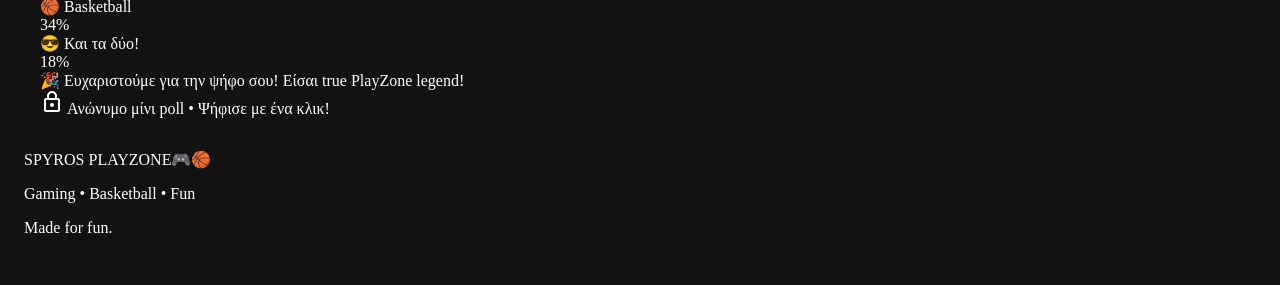
==== commit f6c9dc6c: "Merge branch 'main' into codex/fix-spyros-playzone-website-navigation" ====
--- a/index.html
+++ b/index.html
@@ -3,11 +3,7 @@
 <html class="dark" lang="el"><head><meta charset="utf-8"/><meta content="width=device-width, initial-scale=1.0, maximum-scale=1.0, user-scalable=no, viewport-fit=cover" name="viewport"/><link href="https://fonts.googleapis.com" rel="preconnect"/><link crossorigin="" href="https://fonts.gstatic.com" rel="preconnect"/><link href="https://fonts.googleapis.com/css2?family=Plus+Jakarta+Sans:wght@400;500;600;700&amp;family=Space+Grotesk:wght@600;700&amp;display=swap" rel="stylesheet"/><link href="https://fonts.googleapis.com/css2?family=Material+Symbols+Outlined:opsz,wght,FILL,GRAD@20..48,100..700,0..1,-50..200" rel="stylesheet"/>
 <link href="https://fonts.googleapis.com/css2?family=Material+Symbols+Outlined:wght,FILL@100..700,0..1&amp;display=swap" rel="stylesheet"/><style>@layer base{html,body{width:100vw;margin:0;padding:0;}body{overscroll-behavior:none;}.pb-safe{padding-bottom:env(safe-area-inset-bottom,0px);}.pt-safe{padding-top:env(safe-area-inset-top,0px);}main>:first-child{margin-top:0!important;}main>:last-child{margin-bottom:0!important;}}::-webkit-scrollbar{display:none;}</style><script src="https://cdn.tailwindcss.com"></script><script id="tailwind-config">tailwind.config = { darkMode: "class", theme: { extend: { colors: { "surface-dim": "#0f131d", "on-primary-fixed": "#001e2c", "secondary-fixed-dim": "#ddb7ff", "on-tertiary": "#552100", "on-primary-fixed-variant": "#004c69", "inverse-on-surface": "#2c303b", "surface-container-highest": "#313540", "tertiary-fixed": "#ffdbca", "secondary-fixed": "#f0dbff", "tertiary": "#ffbf9e", "on-secondary-fixed": "#2c0051", "primary-fixed-dim": "#7bd0ff", "secondary-container": "#6f00be", "on-secondary-fixed-variant": "#6900b3", "outline-variant": "#3e484f", "primary": "#8ed5ff", "on-tertiary-container": "#743000", "surface-container-lowest": "#0a0e18", "surface": "#0f131d", "on-secondary-container": "#d6a9ff", "on-surface-variant": "#bdc8d1", "outline": "#87929a", "secondary": "#ddb7ff", "primary-fixed": "#c4e7ff", "surface-bright": "#353944", "on-primary-container": "#004965", "tertiary-fixed-dim": "#ffb690", "error-container": "#93000a", "inverse-surface": "#dfe2f1", "on-tertiary-fixed-variant": "#783200", "on-error-container": "#ffdad6", "on-secondary": "#490080", "error": "#ffb4ab", "on-primary": "#00354a", "inverse-primary": "#00668a", "surface-container": "#1c1f2a", "tertiary-container": "#ff975d", "on-tertiary-fixed": "#341100", "surface-container-high": "#262a35", "surface-variant": "#313540", "surface-tint": "#7bd0ff", "on-background": "#dfe2f1", "surface-container-low": "#171b26", "on-surface": "#dfe2f1", "background": "#0f131d", "on-error": "#690005", "primary-container": "#38bdf8" }, borderRadius: { "DEFAULT": "0.25rem", "lg": "0.5rem", "xl": "0.75rem", "full": "9999px" }, spacing: { "gutter": "1.5rem", "space-2xl": "3rem", "space-2xs": "0.25rem", "space-md": "1rem", "container-max": "1200px", "space-lg": "1.5rem", "space-3xl": "4.5rem", "space-sm": "0.75rem", "space-xl": "2rem", "space-xs": "0.5rem" }, fontFamily: { "headline-lg": ["Space Grotesk"], "body-md": ["Plus Jakarta Sans"], "body-sm": ["Plus Jakarta Sans"], "headline-md": ["Space Grotesk"], "body-lg": ["Plus Jakarta Sans"], "headline-sm": ["Space Grotesk"], "label-lg": ["Space Grotesk"], "display-hero-mobile": ["Space Grotesk"], "label-md": ["Space Grotesk"], "label-badge": ["Space Grotesk"], "display-hero": ["Space Grotesk"] }, fontSize: { "headline-lg": ["32px", { lineHeight: "40px", letterSpacing: "-0.02em", fontWeight: "700" }], "body-md": ["16px", { lineHeight: "24px", fontWeight: "400" }], "body-sm": ["14px", { lineHeight: "20px", fontWeight: "400" }], "headline-md": ["24px", { lineHeight: "32px", letterSpacing: "-0.01em", fontWeight: "600" }], "body-lg": ["18px", { lineHeight: "28px", fontWeight: "400" }], "headline-sm": ["20px", { lineHeight: "28px", fontWeight: "600" }], "label-lg": ["14px", { lineHeight: "20px", letterSpacing: "0.05em", fontWeight: "700" }], "display-hero-mobile": ["36px", { lineHeight: "44px", letterSpacing: "-0.02em", fontWeight: "700" }], "label-md": ["12px", { lineHeight: "16px", letterSpacing: "0.06em", fontWeight: "600" }], "label-badge": ["11px", { lineHeight: "14px", letterSpacing: "0.08em", fontWeight: "700" }], "display-hero": ["56px", { lineHeight: "64px", letterSpacing: "-0.03em", fontWeight: "700" }] } } } }</script><link rel="stylesheet" href="./assets/site.css"/><title>Spyros PlayZone</title></head><body data-page="home" class="bg-surface font-body-md text-body-md text-on-surface flex flex-col min-h-screen selection:bg-primary-container selection:text-on-primary-container"><header class="site-header">
 <div class="site-nav-wrap">
-<a class="site-logo" href="#/" aria-label="Spyros PlayZone home"><span class="site-logo-mark" aria-hidden="true">🎮</span><span>SPYROS PLAYZONE</span></a>
-<nav class="desktop-nav" aria-label="Primary navigation"><a class="nav-link" data-page-link="home" href="#/">HOME</a><a class="nav-link" data-page-link="gaming" href="#/gaming">GAMING</a><a class="nav-link" data-page-link="roblox" href="#/roblox">ROBLOX</a><a class="nav-link" data-page-link="basketball" href="#/basketball">BASKETBALL</a><a class="nav-link" data-page-link="fun-zone" href="#/fun-zone">FUN ZONE</a><a class="nav-link" data-page-link="blog" href="#/blog">BLOG</a><a class="nav-link" data-page-link="about" href="#/about">ABOUT</a></nav>
-<button class="menu-toggle" type="button" aria-expanded="false" aria-controls="mobile-menu" aria-label="Open navigation menu"><span class="material-symbols-outlined" aria-hidden="true">menu</span></button>
-</div>
-<nav class="mobile-nav" id="mobile-menu" aria-label="Mobile navigation"><a class="nav-link" data-page-link="home" href="#/">HOME</a><a class="nav-link" data-page-link="gaming" href="#/gaming">GAMING</a><a class="nav-link" data-page-link="roblox" href="#/roblox">ROBLOX</a><a class="nav-link" data-page-link="basketball" href="#/basketball">BASKETBALL</a><a class="nav-link" data-page-link="fun-zone" href="#/fun-zone">FUN ZONE</a><a class="nav-link" data-page-link="blog" href="#/blog">BLOG</a><a class="nav-link" data-page-link="about" href="#/about">ABOUT</a></nav>
+
 </header><main class="flex-1 flex flex-col relative w-full pb-0 bg-surface"><div class="flex flex-col w-full gap-space-xl px-space-md py-space-md">
 <!-- Hero Section -->
 <section class="flex flex-col w-full gap-space-md relative overflow-hidden rounded-xl bg-surface-container-low p-space-md shadow-xl">
--- a/assets/site.css
+++ b/assets/site.css
@@ -128,3 +128,4 @@
   .site-logo { font-size: 16px; gap: 8px; }
   .site-logo-mark { width: 34px; height: 34px; font-size: 16px; }
 }
+
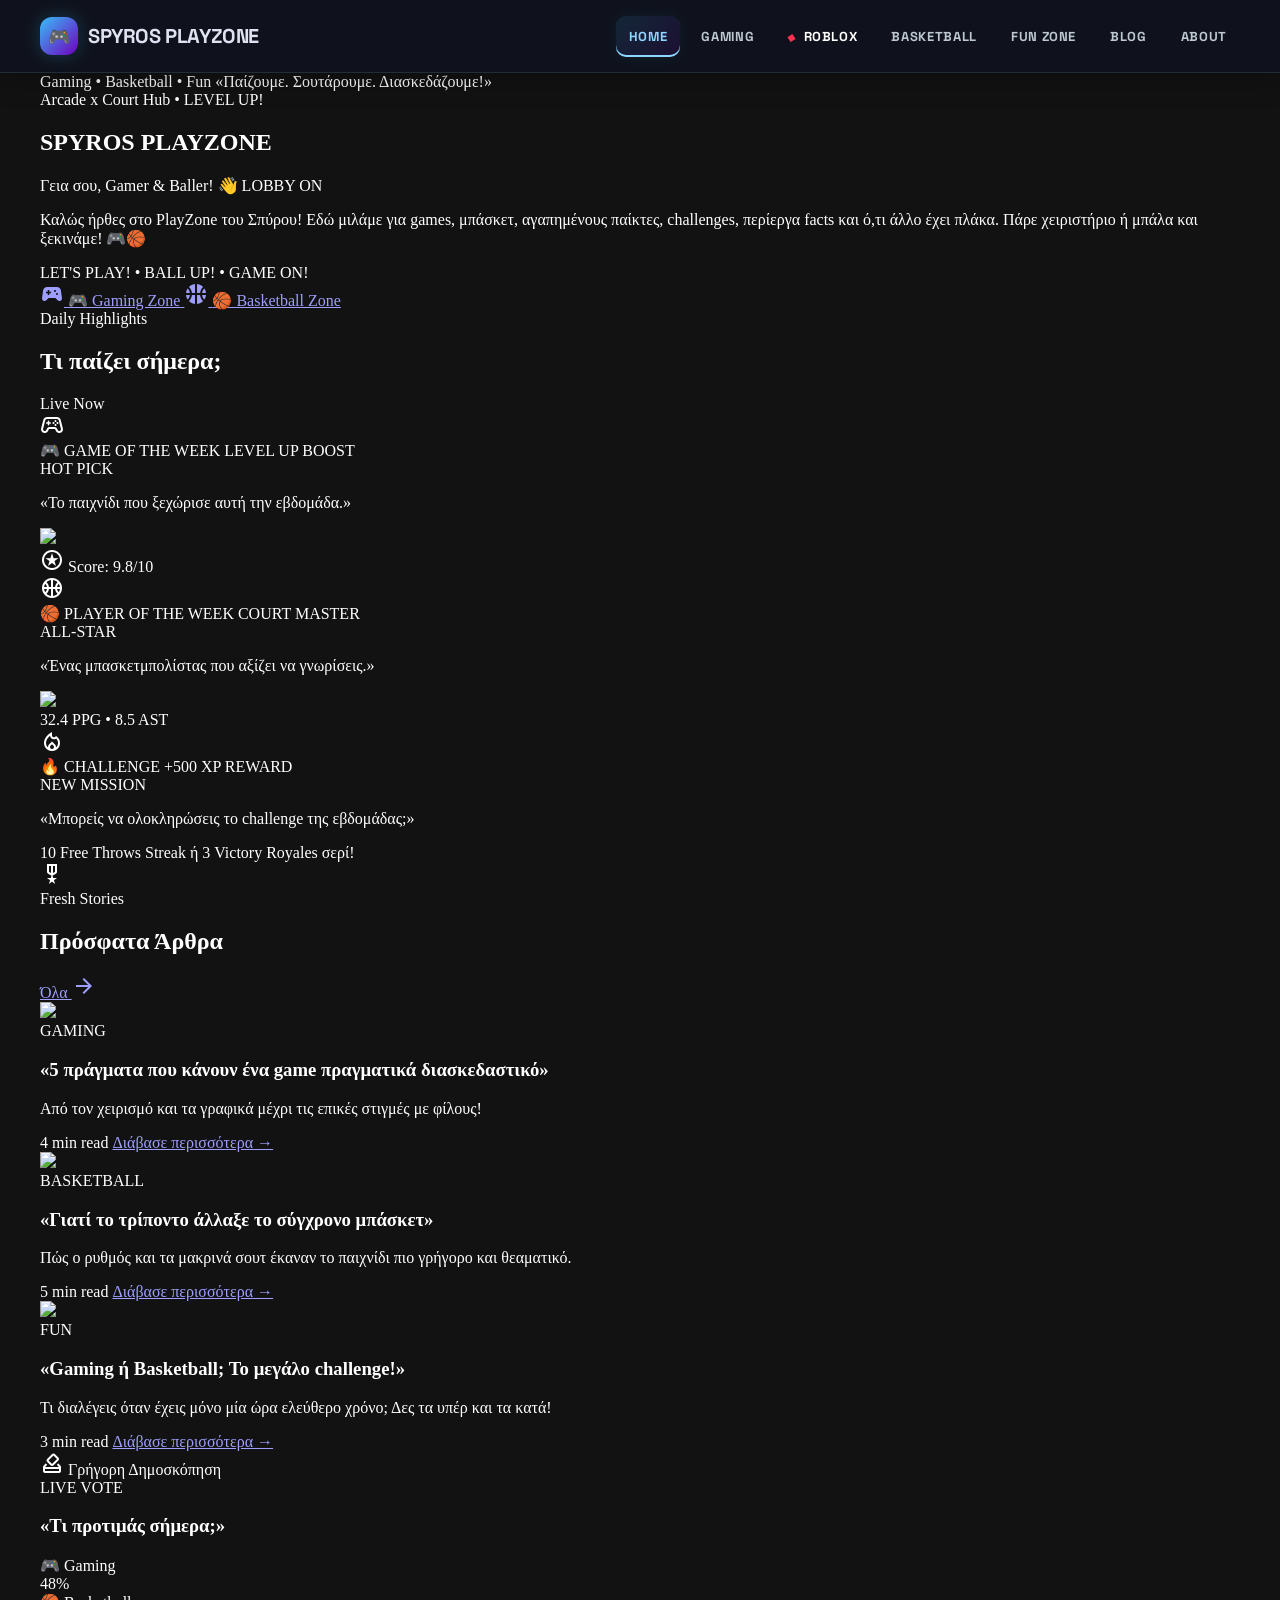
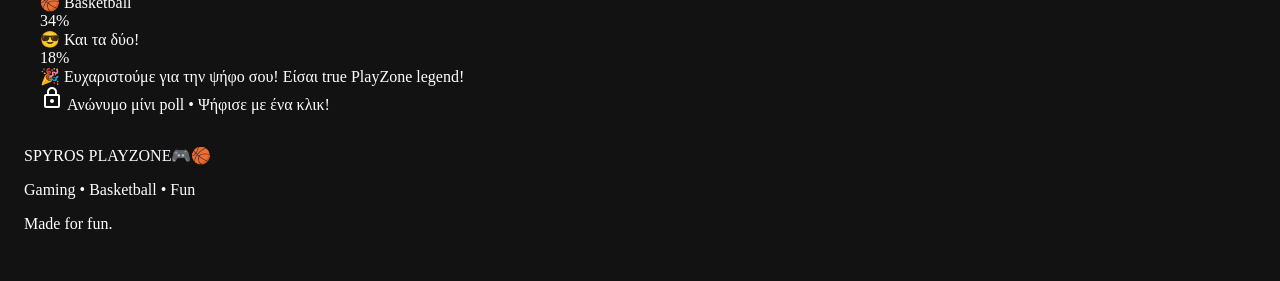
==== commit 94cabcb0: "Revert "Fix header/navigation and implement hash routing for GitHub Pages"" ====
--- a/index.html
+++ b/index.html
@@ -1,9 +1,13 @@
 <!DOCTYPE html>
 
 <html class="dark" lang="el"><head><meta charset="utf-8"/><meta content="width=device-width, initial-scale=1.0, maximum-scale=1.0, user-scalable=no, viewport-fit=cover" name="viewport"/><link href="https://fonts.googleapis.com" rel="preconnect"/><link crossorigin="" href="https://fonts.gstatic.com" rel="preconnect"/><link href="https://fonts.googleapis.com/css2?family=Plus+Jakarta+Sans:wght@400;500;600;700&amp;family=Space+Grotesk:wght@600;700&amp;display=swap" rel="stylesheet"/><link href="https://fonts.googleapis.com/css2?family=Material+Symbols+Outlined:opsz,wght,FILL,GRAD@20..48,100..700,0..1,-50..200" rel="stylesheet"/>
-<link href="https://fonts.googleapis.com/css2?family=Material+Symbols+Outlined:wght,FILL@100..700,0..1&amp;display=swap" rel="stylesheet"/><style>@layer base{html,body{width:100vw;margin:0;padding:0;}body{overscroll-behavior:none;}.pb-safe{padding-bottom:env(safe-area-inset-bottom,0px);}.pt-safe{padding-top:env(safe-area-inset-top,0px);}main>:first-child{margin-top:0!important;}main>:last-child{margin-bottom:0!important;}}::-webkit-scrollbar{display:none;}</style><script src="https://cdn.tailwindcss.com"></script><script id="tailwind-config">tailwind.config = { darkMode: "class", theme: { extend: { colors: { "surface-dim": "#0f131d", "on-primary-fixed": "#001e2c", "secondary-fixed-dim": "#ddb7ff", "on-tertiary": "#552100", "on-primary-fixed-variant": "#004c69", "inverse-on-surface": "#2c303b", "surface-container-highest": "#313540", "tertiary-fixed": "#ffdbca", "secondary-fixed": "#f0dbff", "tertiary": "#ffbf9e", "on-secondary-fixed": "#2c0051", "primary-fixed-dim": "#7bd0ff", "secondary-container": "#6f00be", "on-secondary-fixed-variant": "#6900b3", "outline-variant": "#3e484f", "primary": "#8ed5ff", "on-tertiary-container": "#743000", "surface-container-lowest": "#0a0e18", "surface": "#0f131d", "on-secondary-container": "#d6a9ff", "on-surface-variant": "#bdc8d1", "outline": "#87929a", "secondary": "#ddb7ff", "primary-fixed": "#c4e7ff", "surface-bright": "#353944", "on-primary-container": "#004965", "tertiary-fixed-dim": "#ffb690", "error-container": "#93000a", "inverse-surface": "#dfe2f1", "on-tertiary-fixed-variant": "#783200", "on-error-container": "#ffdad6", "on-secondary": "#490080", "error": "#ffb4ab", "on-primary": "#00354a", "inverse-primary": "#00668a", "surface-container": "#1c1f2a", "tertiary-container": "#ff975d", "on-tertiary-fixed": "#341100", "surface-container-high": "#262a35", "surface-variant": "#313540", "surface-tint": "#7bd0ff", "on-background": "#dfe2f1", "surface-container-low": "#171b26", "on-surface": "#dfe2f1", "background": "#0f131d", "on-error": "#690005", "primary-container": "#38bdf8" }, borderRadius: { "DEFAULT": "0.25rem", "lg": "0.5rem", "xl": "0.75rem", "full": "9999px" }, spacing: { "gutter": "1.5rem", "space-2xl": "3rem", "space-2xs": "0.25rem", "space-md": "1rem", "container-max": "1200px", "space-lg": "1.5rem", "space-3xl": "4.5rem", "space-sm": "0.75rem", "space-xl": "2rem", "space-xs": "0.5rem" }, fontFamily: { "headline-lg": ["Space Grotesk"], "body-md": ["Plus Jakarta Sans"], "body-sm": ["Plus Jakarta Sans"], "headline-md": ["Space Grotesk"], "body-lg": ["Plus Jakarta Sans"], "headline-sm": ["Space Grotesk"], "label-lg": ["Space Grotesk"], "display-hero-mobile": ["Space Grotesk"], "label-md": ["Space Grotesk"], "label-badge": ["Space Grotesk"], "display-hero": ["Space Grotesk"] }, fontSize: { "headline-lg": ["32px", { lineHeight: "40px", letterSpacing: "-0.02em", fontWeight: "700" }], "body-md": ["16px", { lineHeight: "24px", fontWeight: "400" }], "body-sm": ["14px", { lineHeight: "20px", fontWeight: "400" }], "headline-md": ["24px", { lineHeight: "32px", letterSpacing: "-0.01em", fontWeight: "600" }], "body-lg": ["18px", { lineHeight: "28px", fontWeight: "400" }], "headline-sm": ["20px", { lineHeight: "28px", fontWeight: "600" }], "label-lg": ["14px", { lineHeight: "20px", letterSpacing: "0.05em", fontWeight: "700" }], "display-hero-mobile": ["36px", { lineHeight: "44px", letterSpacing: "-0.02em", fontWeight: "700" }], "label-md": ["12px", { lineHeight: "16px", letterSpacing: "0.06em", fontWeight: "600" }], "label-badge": ["11px", { lineHeight: "14px", letterSpacing: "0.08em", fontWeight: "700" }], "display-hero": ["56px", { lineHeight: "64px", letterSpacing: "-0.03em", fontWeight: "700" }] } } } }</script><link rel="stylesheet" href="./assets/site.css"/><title>Spyros PlayZone</title></head><body data-page="home" class="bg-surface font-body-md text-body-md text-on-surface flex flex-col min-h-screen selection:bg-primary-container selection:text-on-primary-container"><header class="site-header">
+<link href="https://fonts.googleapis.com/css2?family=Material+Symbols+Outlined:wght,FILL@100..700,0..1&amp;display=swap" rel="stylesheet"/><style>@layer base{html,body{width:100vw;margin:0;padding:0;}body{overscroll-behavior:none;}.pb-safe{padding-bottom:env(safe-area-inset-bottom,0px);}.pt-safe{padding-top:env(safe-area-inset-top,0px);}main>:first-child{margin-top:0!important;}main>:last-child{margin-bottom:0!important;}}::-webkit-scrollbar{display:none;}</style><script src="https://cdn.tailwindcss.com"></script><script id="tailwind-config">tailwind.config = { darkMode: "class", theme: { extend: { colors: { "surface-dim": "#0f131d", "on-primary-fixed": "#001e2c", "secondary-fixed-dim": "#ddb7ff", "on-tertiary": "#552100", "on-primary-fixed-variant": "#004c69", "inverse-on-surface": "#2c303b", "surface-container-highest": "#313540", "tertiary-fixed": "#ffdbca", "secondary-fixed": "#f0dbff", "tertiary": "#ffbf9e", "on-secondary-fixed": "#2c0051", "primary-fixed-dim": "#7bd0ff", "secondary-container": "#6f00be", "on-secondary-fixed-variant": "#6900b3", "outline-variant": "#3e484f", "primary": "#8ed5ff", "on-tertiary-container": "#743000", "surface-container-lowest": "#0a0e18", "surface": "#0f131d", "on-secondary-container": "#d6a9ff", "on-surface-variant": "#bdc8d1", "outline": "#87929a", "secondary": "#ddb7ff", "primary-fixed": "#c4e7ff", "surface-bright": "#353944", "on-primary-container": "#004965", "tertiary-fixed-dim": "#ffb690", "error-container": "#93000a", "inverse-surface": "#dfe2f1", "on-tertiary-fixed-variant": "#783200", "on-error-container": "#ffdad6", "on-secondary": "#490080", "error": "#ffb4ab", "on-primary": "#00354a", "inverse-primary": "#00668a", "surface-container": "#1c1f2a", "tertiary-container": "#ff975d", "on-tertiary-fixed": "#341100", "surface-container-high": "#262a35", "surface-variant": "#313540", "surface-tint": "#7bd0ff", "on-background": "#dfe2f1", "surface-container-low": "#171b26", "on-surface": "#dfe2f1", "background": "#0f131d", "on-error": "#690005", "primary-container": "#38bdf8" }, borderRadius: { "DEFAULT": "0.25rem", "lg": "0.5rem", "xl": "0.75rem", "full": "9999px" }, spacing: { "gutter": "1.5rem", "space-2xl": "3rem", "space-2xs": "0.25rem", "space-md": "1rem", "container-max": "1200px", "space-lg": "1.5rem", "space-3xl": "4.5rem", "space-sm": "0.75rem", "space-xl": "2rem", "space-xs": "0.5rem" }, fontFamily: { "headline-lg": ["Space Grotesk"], "body-md": ["Plus Jakarta Sans"], "body-sm": ["Plus Jakarta Sans"], "headline-md": ["Space Grotesk"], "body-lg": ["Plus Jakarta Sans"], "headline-sm": ["Space Grotesk"], "label-lg": ["Space Grotesk"], "display-hero-mobile": ["Space Grotesk"], "label-md": ["Space Grotesk"], "label-badge": ["Space Grotesk"], "display-hero": ["Space Grotesk"] }, fontSize: { "headline-lg": ["32px", { lineHeight: "40px", letterSpacing: "-0.02em", fontWeight: "700" }], "body-md": ["16px", { lineHeight: "24px", fontWeight: "400" }], "body-sm": ["14px", { lineHeight: "20px", fontWeight: "400" }], "headline-md": ["24px", { lineHeight: "32px", letterSpacing: "-0.01em", fontWeight: "600" }], "body-lg": ["18px", { lineHeight: "28px", fontWeight: "400" }], "headline-sm": ["20px", { lineHeight: "28px", fontWeight: "600" }], "label-lg": ["14px", { lineHeight: "20px", letterSpacing: "0.05em", fontWeight: "700" }], "display-hero-mobile": ["36px", { lineHeight: "44px", letterSpacing: "-0.02em", fontWeight: "700" }], "label-md": ["12px", { lineHeight: "16px", letterSpacing: "0.06em", fontWeight: "600" }], "label-badge": ["11px", { lineHeight: "14px", letterSpacing: "0.08em", fontWeight: "700" }], "display-hero": ["56px", { lineHeight: "64px", letterSpacing: "-0.03em", fontWeight: "700" }] } } } }</script><link rel="stylesheet" href="/assets/site.css"/><title>Spyros PlayZone</title></head><body data-page="home" class="bg-surface font-body-md text-body-md text-on-surface flex flex-col min-h-screen selection:bg-primary-container selection:text-on-primary-container"><header class="site-header">
 <div class="site-nav-wrap">
-
+<a class="site-logo" href="/" aria-label="Spyros PlayZone home"><span class="site-logo-mark" aria-hidden="true">🎮</span><span>SPYROS PLAYZONE</span></a>
+<nav class="desktop-nav" aria-label="Primary navigation"><a class="nav-link" data-page-link="home" href="/">HOME</a><a class="nav-link" data-page-link="gaming" href="/gaming">GAMING</a><a class="nav-link nav-roblox" data-page-link="roblox" href="/roblox"><span aria-hidden="true">◆</span> ROBLOX</a><a class="nav-link" data-page-link="basketball" href="/basketball">BASKETBALL</a><a class="nav-link" data-page-link="fun-zone" href="/fun-zone">FUN ZONE</a><a class="nav-link" data-page-link="blog" href="/blog">BLOG</a><a class="nav-link" data-page-link="about" href="/about">ABOUT</a></nav>
+<button class="menu-toggle" type="button" aria-expanded="false" aria-controls="mobile-menu" aria-label="Open navigation menu"><span class="material-symbols-outlined" aria-hidden="true">menu</span></button>
+</div>
+<nav class="mobile-nav" id="mobile-menu" aria-label="Mobile navigation"><a class="nav-link" data-page-link="home" href="/">HOME</a><a class="nav-link" data-page-link="gaming" href="/gaming">GAMING</a><a class="nav-link nav-roblox" data-page-link="roblox" href="/roblox"><span aria-hidden="true">◆</span> ROBLOX</a><a class="nav-link" data-page-link="basketball" href="/basketball">BASKETBALL</a><a class="nav-link" data-page-link="fun-zone" href="/fun-zone">FUN ZONE</a><a class="nav-link" data-page-link="blog" href="/blog">BLOG</a><a class="nav-link" data-page-link="about" href="/about">ABOUT</a></nav>
 </header><main class="flex-1 flex flex-col relative w-full pb-0 bg-surface"><div class="flex flex-col w-full gap-space-xl px-space-md py-space-md">
 <!-- Hero Section -->
 <section class="flex flex-col w-full gap-space-md relative overflow-hidden rounded-xl bg-surface-container-low p-space-md shadow-xl">
@@ -51,11 +55,11 @@
 </div>
 <!-- Dual Hero Action CTA Buttons -->
 <div class="flex flex-col sm:flex-row gap-space-sm relative z-10 pt-space-2xs">
-<a class="flex-1 flex items-center justify-center gap-space-xs py-3 px-space-md rounded-lg bg-gradient-to-r from-[#2563EB] to-primary-container text-on-primary-fixed font-label-lg text-label-lg uppercase tracking-wider shadow-[0_0_18px_rgba(56,189,248,0.35)] active:scale-95 transition-transform" data-path="gaming-zone" href="#/gaming">
+<a class="flex-1 flex items-center justify-center gap-space-xs py-3 px-space-md rounded-lg bg-gradient-to-r from-[#2563EB] to-primary-container text-on-primary-fixed font-label-lg text-label-lg uppercase tracking-wider shadow-[0_0_18px_rgba(56,189,248,0.35)] active:scale-95 transition-transform" data-path="gaming-zone" href="/gaming">
 <span class="material-symbols-outlined text-[20px]" style="font-variation-settings: 'FILL' 1;">sports_esports</span>
 <span>🎮 Gaming Zone</span>
 </a>
-<a class="flex-1 flex items-center justify-center gap-space-xs py-3 px-space-md rounded-lg bg-gradient-to-r from-[#EA580C] to-tertiary-container text-on-tertiary-fixed font-label-lg text-label-lg uppercase tracking-wider shadow-[0_0_18px_rgba(255,151,93,0.35)] active:scale-95 transition-transform" data-path="basketball-zone" href="#/basketball">
+<a class="flex-1 flex items-center justify-center gap-space-xs py-3 px-space-md rounded-lg bg-gradient-to-r from-[#EA580C] to-tertiary-container text-on-tertiary-fixed font-label-lg text-label-lg uppercase tracking-wider shadow-[0_0_18px_rgba(255,151,93,0.35)] active:scale-95 transition-transform" data-path="basketball-zone" href="/basketball">
 <span class="material-symbols-outlined text-[20px]" style="font-variation-settings: 'FILL' 1;">sports_basketball</span>
 <span>🏀 Basketball Zone</span>
 </a>
@@ -164,7 +168,7 @@
 <span class="font-label-md text-label-md text-tertiary uppercase tracking-widest">Fresh Stories</span>
 <h2 class="font-headline-md text-headline-md text-on-surface">Πρόσφατα Άρθρα</h2>
 </div>
-<a class="font-label-md text-label-md text-primary uppercase font-bold flex items-center gap-1 hover:underline" data-path="blog" href="#/blog">
+<a class="font-label-md text-label-md text-primary uppercase font-bold flex items-center gap-1 hover:underline" data-path="blog" href="/blog">
         Όλα <span class="material-symbols-outlined text-[16px]">arrow_forward</span>
 </a>
 </div>
@@ -188,7 +192,7 @@
           </p>
 <div class="flex items-center justify-between pt-space-xs text-on-surface-variant font-label-md text-label-md">
 <span>4 min read</span>
-<a class="text-primary font-bold uppercase hover:underline" href="#/blog">Διάβασε περισσότερα →</a>
+<a class="text-primary font-bold uppercase hover:underline" href="/blog">Διάβασε περισσότερα →</a>
 </div>
 </div>
 </article>
@@ -211,7 +215,7 @@
           </p>
 <div class="flex items-center justify-between pt-space-xs text-on-surface-variant font-label-md text-label-md">
 <span>5 min read</span>
-<a class="text-tertiary font-bold uppercase hover:underline" href="#/blog">Διάβασε περισσότερα →</a>
+<a class="text-tertiary font-bold uppercase hover:underline" href="/blog">Διάβασε περισσότερα →</a>
 </div>
 </div>
 </article>
@@ -234,7 +238,7 @@
           </p>
 <div class="flex items-center justify-between pt-space-xs text-on-surface-variant font-label-md text-label-md">
 <span>3 min read</span>
-<a class="text-secondary font-bold uppercase hover:underline" href="#/blog">Διάβασε περισσότερα →</a>
+<a class="text-secondary font-bold uppercase hover:underline" href="/blog">Διάβασε περισσότερα →</a>
 </div>
 </div>
 </article>
@@ -334,4 +338,4 @@
       });
     });
   })();
-</script><footer class="site-footer w-full mt-auto bg-surface-container-low text-center flex flex-col items-center justify-center gap-space-xs"><div class="flex items-center gap-space-2xs font-headline-sm text-headline-sm text-primary tracking-tight"><span>SPYROS PLAYZONE</span><span class="text-[18px]">🎮🏀</span></div><p class="font-label-lg text-label-lg text-tertiary uppercase tracking-wider">Gaming • Basketball • Fun</p><p class="font-body-sm text-body-sm text-on-surface-variant">Made for fun.</p></footer></main><script src="./assets/site.js"></script></body></html>+</script><footer class="site-footer w-full mt-auto bg-surface-container-low text-center flex flex-col items-center justify-center gap-space-xs"><div class="flex items-center gap-space-2xs font-headline-sm text-headline-sm text-primary tracking-tight"><span>SPYROS PLAYZONE</span><span class="text-[18px]">🎮🏀</span></div><p class="font-label-lg text-label-lg text-tertiary uppercase tracking-wider">Gaming • Basketball • Fun</p><p class="font-body-sm text-body-sm text-on-surface-variant">Made for fun.</p></footer></main><script src="/assets/site.js"></script></body></html>
--- a/assets/site.css
+++ b/assets/site.css
@@ -10,7 +10,7 @@
 .site-header {
   position: sticky;
   top: 0;
-  z-index: 1000;
+  z-index: 100;
   width: 100%;
   border-bottom: 1px solid rgba(142, 213, 255, 0.14);
   background: rgba(15, 19, 29, 0.94);
@@ -19,8 +19,8 @@
 }
 
 .site-nav-wrap {
-  max-width: 1400px;
-  min-height: 76px;
+  max-width: 1200px;
+  min-height: 72px;
   margin: 0 auto;
   padding: 0 24px;
   display: flex;
@@ -53,17 +53,11 @@
   font-size: 18px;
 }
 
-.desktop-nav {
-  display: flex;
-  align-items: center;
-  justify-content: flex-end;
-  gap: clamp(8px, 1.4vw, 24px);
-  white-space: nowrap;
-}
+.desktop-nav { display: flex; align-items: center; gap: 8px; }
 
 .nav-link {
   position: relative;
-  padding: 12px 2px;
+  padding: 12px 13px;
   border-radius: 10px;
   color: #bdc8d1;
   font-family: "Space Grotesk", sans-serif;
@@ -83,8 +77,8 @@
 
 .nav-link[aria-current="page"] {
   color: #8ed5ff;
-  text-shadow: 0 0 12px rgba(142, 213, 255, .24);
-  box-shadow: inset 0 -2px #8ed5ff;
+  background: linear-gradient(135deg, rgba(56, 189, 248, .13), rgba(111, 0, 190, .14));
+  box-shadow: inset 0 -2px #8ed5ff, 0 0 16px rgba(56, 189, 248, .08);
 }
 
 .menu-toggle {
@@ -111,7 +105,7 @@
   padding: 32px 24px;
 }
 
-@media (max-width: 768px) {
+@media (max-width: 900px) {
   .site-nav-wrap { min-height: 64px; padding: 0 16px; }
   .desktop-nav { display: none; }
   .menu-toggle { display: inline-flex; }
@@ -129,3 +123,6 @@
   .site-logo-mark { width: 34px; height: 34px; font-size: 16px; }
 }
 
+.nav-roblox { color:#fff; }
+.nav-roblox span { color:#ff334f; font-size:10px; display:inline-block; transform:rotate(12deg); margin-right:3px; }
+.nav-roblox[aria-current="page"] { color:#fff; background:rgba(255,51,79,.12); box-shadow:inset 0 -2px #ff334f,0 0 16px rgba(255,51,79,.1); }
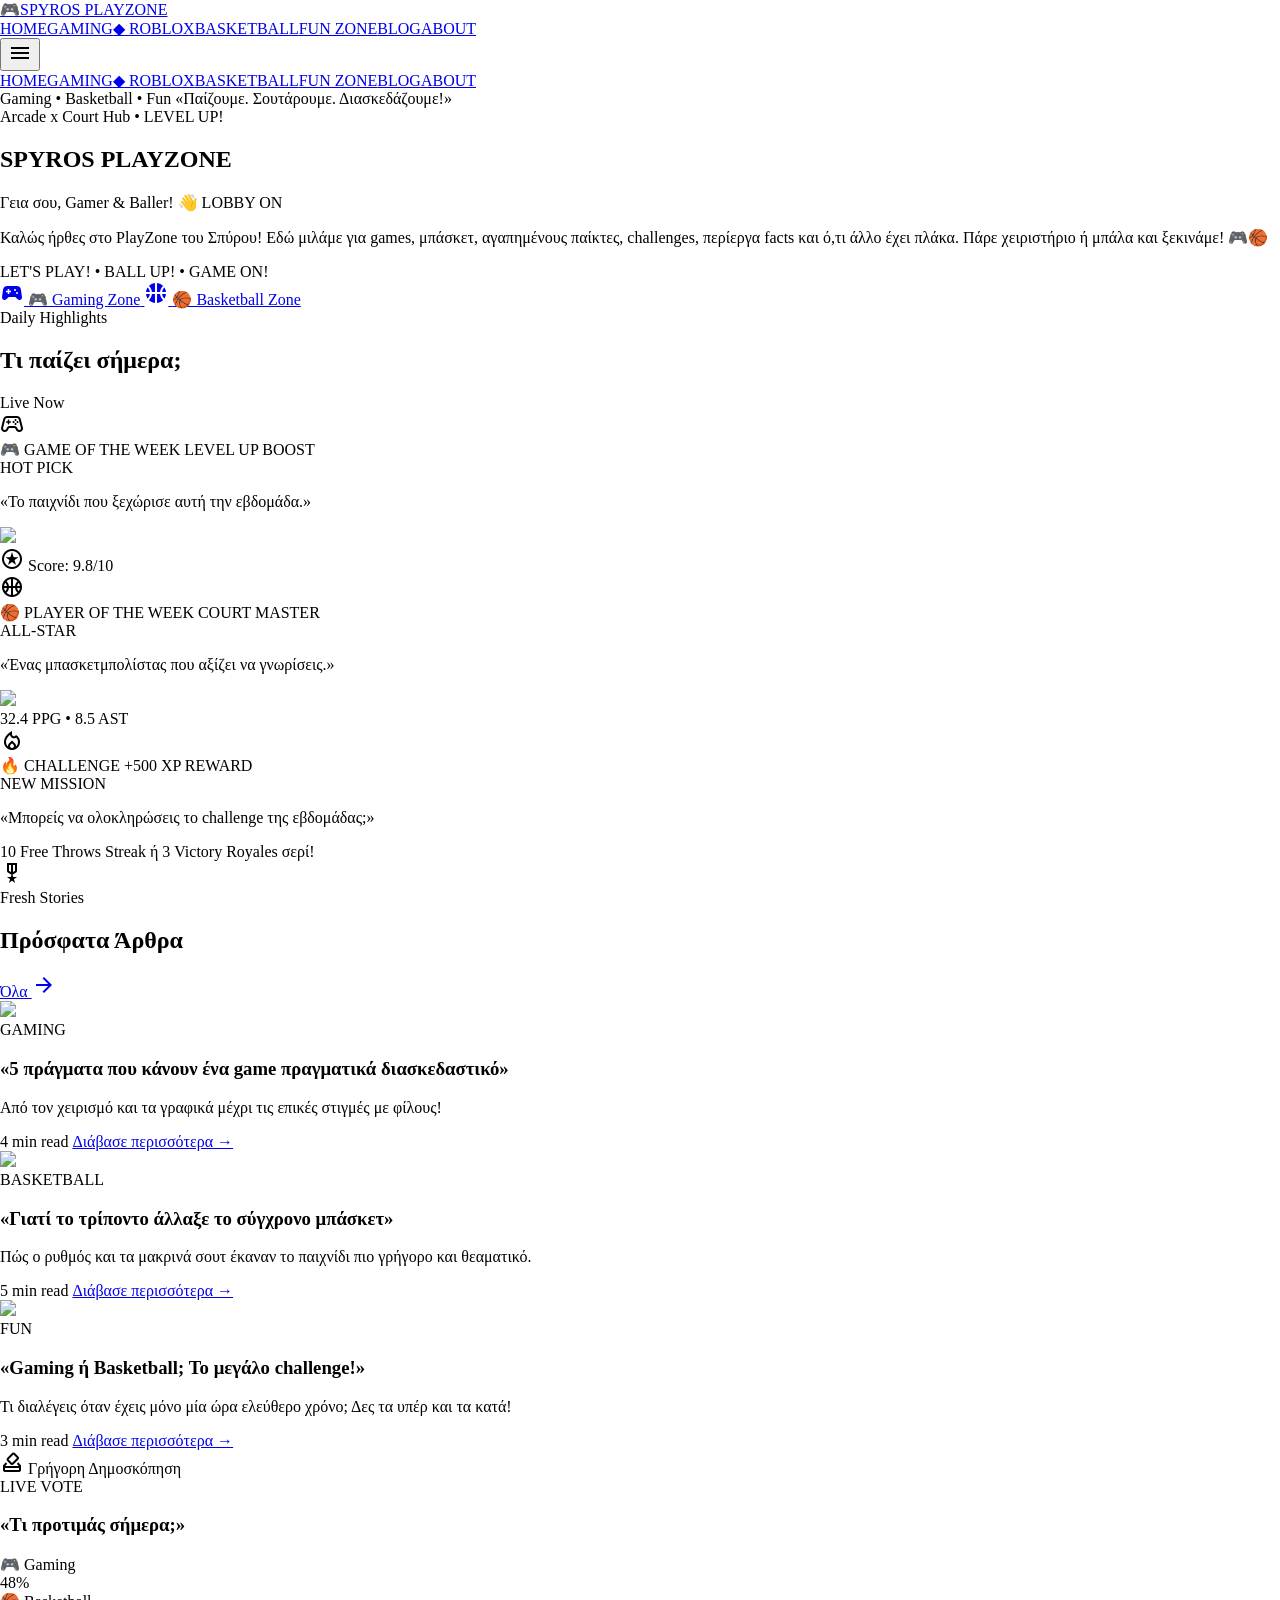
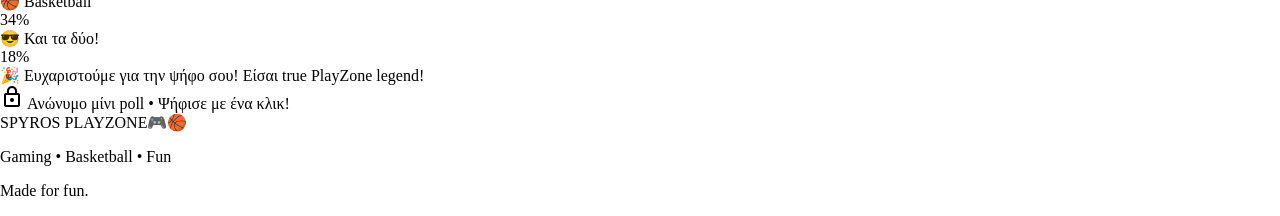
==== commit 0c25f13c: "Fix GitHub Pages project paths" ====
--- a/index.html
+++ b/index.html
@@ -1,13 +1,13 @@
 <!DOCTYPE html>
 
 <html class="dark" lang="el"><head><meta charset="utf-8"/><meta content="width=device-width, initial-scale=1.0, maximum-scale=1.0, user-scalable=no, viewport-fit=cover" name="viewport"/><link href="https://fonts.googleapis.com" rel="preconnect"/><link crossorigin="" href="https://fonts.gstatic.com" rel="preconnect"/><link href="https://fonts.googleapis.com/css2?family=Plus+Jakarta+Sans:wght@400;500;600;700&amp;family=Space+Grotesk:wght@600;700&amp;display=swap" rel="stylesheet"/><link href="https://fonts.googleapis.com/css2?family=Material+Symbols+Outlined:opsz,wght,FILL,GRAD@20..48,100..700,0..1,-50..200" rel="stylesheet"/>
-<link href="https://fonts.googleapis.com/css2?family=Material+Symbols+Outlined:wght,FILL@100..700,0..1&amp;display=swap" rel="stylesheet"/><style>@layer base{html,body{width:100vw;margin:0;padding:0;}body{overscroll-behavior:none;}.pb-safe{padding-bottom:env(safe-area-inset-bottom,0px);}.pt-safe{padding-top:env(safe-area-inset-top,0px);}main>:first-child{margin-top:0!important;}main>:last-child{margin-bottom:0!important;}}::-webkit-scrollbar{display:none;}</style><script src="https://cdn.tailwindcss.com"></script><script id="tailwind-config">tailwind.config = { darkMode: "class", theme: { extend: { colors: { "surface-dim": "#0f131d", "on-primary-fixed": "#001e2c", "secondary-fixed-dim": "#ddb7ff", "on-tertiary": "#552100", "on-primary-fixed-variant": "#004c69", "inverse-on-surface": "#2c303b", "surface-container-highest": "#313540", "tertiary-fixed": "#ffdbca", "secondary-fixed": "#f0dbff", "tertiary": "#ffbf9e", "on-secondary-fixed": "#2c0051", "primary-fixed-dim": "#7bd0ff", "secondary-container": "#6f00be", "on-secondary-fixed-variant": "#6900b3", "outline-variant": "#3e484f", "primary": "#8ed5ff", "on-tertiary-container": "#743000", "surface-container-lowest": "#0a0e18", "surface": "#0f131d", "on-secondary-container": "#d6a9ff", "on-surface-variant": "#bdc8d1", "outline": "#87929a", "secondary": "#ddb7ff", "primary-fixed": "#c4e7ff", "surface-bright": "#353944", "on-primary-container": "#004965", "tertiary-fixed-dim": "#ffb690", "error-container": "#93000a", "inverse-surface": "#dfe2f1", "on-tertiary-fixed-variant": "#783200", "on-error-container": "#ffdad6", "on-secondary": "#490080", "error": "#ffb4ab", "on-primary": "#00354a", "inverse-primary": "#00668a", "surface-container": "#1c1f2a", "tertiary-container": "#ff975d", "on-tertiary-fixed": "#341100", "surface-container-high": "#262a35", "surface-variant": "#313540", "surface-tint": "#7bd0ff", "on-background": "#dfe2f1", "surface-container-low": "#171b26", "on-surface": "#dfe2f1", "background": "#0f131d", "on-error": "#690005", "primary-container": "#38bdf8" }, borderRadius: { "DEFAULT": "0.25rem", "lg": "0.5rem", "xl": "0.75rem", "full": "9999px" }, spacing: { "gutter": "1.5rem", "space-2xl": "3rem", "space-2xs": "0.25rem", "space-md": "1rem", "container-max": "1200px", "space-lg": "1.5rem", "space-3xl": "4.5rem", "space-sm": "0.75rem", "space-xl": "2rem", "space-xs": "0.5rem" }, fontFamily: { "headline-lg": ["Space Grotesk"], "body-md": ["Plus Jakarta Sans"], "body-sm": ["Plus Jakarta Sans"], "headline-md": ["Space Grotesk"], "body-lg": ["Plus Jakarta Sans"], "headline-sm": ["Space Grotesk"], "label-lg": ["Space Grotesk"], "display-hero-mobile": ["Space Grotesk"], "label-md": ["Space Grotesk"], "label-badge": ["Space Grotesk"], "display-hero": ["Space Grotesk"] }, fontSize: { "headline-lg": ["32px", { lineHeight: "40px", letterSpacing: "-0.02em", fontWeight: "700" }], "body-md": ["16px", { lineHeight: "24px", fontWeight: "400" }], "body-sm": ["14px", { lineHeight: "20px", fontWeight: "400" }], "headline-md": ["24px", { lineHeight: "32px", letterSpacing: "-0.01em", fontWeight: "600" }], "body-lg": ["18px", { lineHeight: "28px", fontWeight: "400" }], "headline-sm": ["20px", { lineHeight: "28px", fontWeight: "600" }], "label-lg": ["14px", { lineHeight: "20px", letterSpacing: "0.05em", fontWeight: "700" }], "display-hero-mobile": ["36px", { lineHeight: "44px", letterSpacing: "-0.02em", fontWeight: "700" }], "label-md": ["12px", { lineHeight: "16px", letterSpacing: "0.06em", fontWeight: "600" }], "label-badge": ["11px", { lineHeight: "14px", letterSpacing: "0.08em", fontWeight: "700" }], "display-hero": ["56px", { lineHeight: "64px", letterSpacing: "-0.03em", fontWeight: "700" }] } } } }</script><link rel="stylesheet" href="/assets/site.css"/><title>Spyros PlayZone</title></head><body data-page="home" class="bg-surface font-body-md text-body-md text-on-surface flex flex-col min-h-screen selection:bg-primary-container selection:text-on-primary-container"><header class="site-header">
+<link href="https://fonts.googleapis.com/css2?family=Material+Symbols+Outlined:wght,FILL@100..700,0..1&amp;display=swap" rel="stylesheet"/><style>@layer base{html,body{width:100vw;margin:0;padding:0;}body{overscroll-behavior:none;}.pb-safe{padding-bottom:env(safe-area-inset-bottom,0px);}.pt-safe{padding-top:env(safe-area-inset-top,0px);}main>:first-child{margin-top:0!important;}main>:last-child{margin-bottom:0!important;}}::-webkit-scrollbar{display:none;}</style><script src="https://cdn.tailwindcss.com"></script><script id="tailwind-config">tailwind.config = { darkMode: "class", theme: { extend: { colors: { "surface-dim": "#0f131d", "on-primary-fixed": "#001e2c", "secondary-fixed-dim": "#ddb7ff", "on-tertiary": "#552100", "on-primary-fixed-variant": "#004c69", "inverse-on-surface": "#2c303b", "surface-container-highest": "#313540", "tertiary-fixed": "#ffdbca", "secondary-fixed": "#f0dbff", "tertiary": "#ffbf9e", "on-secondary-fixed": "#2c0051", "primary-fixed-dim": "#7bd0ff", "secondary-container": "#6f00be", "on-secondary-fixed-variant": "#6900b3", "outline-variant": "#3e484f", "primary": "#8ed5ff", "on-tertiary-container": "#743000", "surface-container-lowest": "#0a0e18", "surface": "#0f131d", "on-secondary-container": "#d6a9ff", "on-surface-variant": "#bdc8d1", "outline": "#87929a", "secondary": "#ddb7ff", "primary-fixed": "#c4e7ff", "surface-bright": "#353944", "on-primary-container": "#004965", "tertiary-fixed-dim": "#ffb690", "error-container": "#93000a", "inverse-surface": "#dfe2f1", "on-tertiary-fixed-variant": "#783200", "on-error-container": "#ffdad6", "on-secondary": "#490080", "error": "#ffb4ab", "on-primary": "#00354a", "inverse-primary": "#00668a", "surface-container": "#1c1f2a", "tertiary-container": "#ff975d", "on-tertiary-fixed": "#341100", "surface-container-high": "#262a35", "surface-variant": "#313540", "surface-tint": "#7bd0ff", "on-background": "#dfe2f1", "surface-container-low": "#171b26", "on-surface": "#dfe2f1", "background": "#0f131d", "on-error": "#690005", "primary-container": "#38bdf8" }, borderRadius: { "DEFAULT": "0.25rem", "lg": "0.5rem", "xl": "0.75rem", "full": "9999px" }, spacing: { "gutter": "1.5rem", "space-2xl": "3rem", "space-2xs": "0.25rem", "space-md": "1rem", "container-max": "1200px", "space-lg": "1.5rem", "space-3xl": "4.5rem", "space-sm": "0.75rem", "space-xl": "2rem", "space-xs": "0.5rem" }, fontFamily: { "headline-lg": ["Space Grotesk"], "body-md": ["Plus Jakarta Sans"], "body-sm": ["Plus Jakarta Sans"], "headline-md": ["Space Grotesk"], "body-lg": ["Plus Jakarta Sans"], "headline-sm": ["Space Grotesk"], "label-lg": ["Space Grotesk"], "display-hero-mobile": ["Space Grotesk"], "label-md": ["Space Grotesk"], "label-badge": ["Space Grotesk"], "display-hero": ["Space Grotesk"] }, fontSize: { "headline-lg": ["32px", { lineHeight: "40px", letterSpacing: "-0.02em", fontWeight: "700" }], "body-md": ["16px", { lineHeight: "24px", fontWeight: "400" }], "body-sm": ["14px", { lineHeight: "20px", fontWeight: "400" }], "headline-md": ["24px", { lineHeight: "32px", letterSpacing: "-0.01em", fontWeight: "600" }], "body-lg": ["18px", { lineHeight: "28px", fontWeight: "400" }], "headline-sm": ["20px", { lineHeight: "28px", fontWeight: "600" }], "label-lg": ["14px", { lineHeight: "20px", letterSpacing: "0.05em", fontWeight: "700" }], "display-hero-mobile": ["36px", { lineHeight: "44px", letterSpacing: "-0.02em", fontWeight: "700" }], "label-md": ["12px", { lineHeight: "16px", letterSpacing: "0.06em", fontWeight: "600" }], "label-badge": ["11px", { lineHeight: "14px", letterSpacing: "0.08em", fontWeight: "700" }], "display-hero": ["56px", { lineHeight: "64px", letterSpacing: "-0.03em", fontWeight: "700" }] } } } }</script><link rel="stylesheet" href="/spyros-gamer/assets/site.css"/><title>Spyros PlayZone</title></head><body data-page="home" class="bg-surface font-body-md text-body-md text-on-surface flex flex-col min-h-screen selection:bg-primary-container selection:text-on-primary-container"><header class="site-header">
 <div class="site-nav-wrap">
-<a class="site-logo" href="/" aria-label="Spyros PlayZone home"><span class="site-logo-mark" aria-hidden="true">🎮</span><span>SPYROS PLAYZONE</span></a>
-<nav class="desktop-nav" aria-label="Primary navigation"><a class="nav-link" data-page-link="home" href="/">HOME</a><a class="nav-link" data-page-link="gaming" href="/gaming">GAMING</a><a class="nav-link nav-roblox" data-page-link="roblox" href="/roblox"><span aria-hidden="true">◆</span> ROBLOX</a><a class="nav-link" data-page-link="basketball" href="/basketball">BASKETBALL</a><a class="nav-link" data-page-link="fun-zone" href="/fun-zone">FUN ZONE</a><a class="nav-link" data-page-link="blog" href="/blog">BLOG</a><a class="nav-link" data-page-link="about" href="/about">ABOUT</a></nav>
+<a class="site-logo" href="/spyros-gamer/" aria-label="Spyros PlayZone home"><span class="site-logo-mark" aria-hidden="true">🎮</span><span>SPYROS PLAYZONE</span></a>
+<nav class="desktop-nav" aria-label="Primary navigation"><a class="nav-link" data-page-link="home" href="/spyros-gamer/">HOME</a><a class="nav-link" data-page-link="gaming" href="/spyros-gamer/gaming/">GAMING</a><a class="nav-link nav-roblox" data-page-link="roblox" href="/spyros-gamer/roblox/"><span aria-hidden="true">◆</span> ROBLOX</a><a class="nav-link" data-page-link="basketball" href="/spyros-gamer/basketball/">BASKETBALL</a><a class="nav-link" data-page-link="fun-zone" href="/spyros-gamer/fun-zone/">FUN ZONE</a><a class="nav-link" data-page-link="blog" href="/spyros-gamer/blog/">BLOG</a><a class="nav-link" data-page-link="about" href="/spyros-gamer/about/">ABOUT</a></nav>
 <button class="menu-toggle" type="button" aria-expanded="false" aria-controls="mobile-menu" aria-label="Open navigation menu"><span class="material-symbols-outlined" aria-hidden="true">menu</span></button>
 </div>
-<nav class="mobile-nav" id="mobile-menu" aria-label="Mobile navigation"><a class="nav-link" data-page-link="home" href="/">HOME</a><a class="nav-link" data-page-link="gaming" href="/gaming">GAMING</a><a class="nav-link nav-roblox" data-page-link="roblox" href="/roblox"><span aria-hidden="true">◆</span> ROBLOX</a><a class="nav-link" data-page-link="basketball" href="/basketball">BASKETBALL</a><a class="nav-link" data-page-link="fun-zone" href="/fun-zone">FUN ZONE</a><a class="nav-link" data-page-link="blog" href="/blog">BLOG</a><a class="nav-link" data-page-link="about" href="/about">ABOUT</a></nav>
+<nav class="mobile-nav" id="mobile-menu" aria-label="Mobile navigation"><a class="nav-link" data-page-link="home" href="/spyros-gamer/">HOME</a><a class="nav-link" data-page-link="gaming" href="/spyros-gamer/gaming/">GAMING</a><a class="nav-link nav-roblox" data-page-link="roblox" href="/spyros-gamer/roblox/"><span aria-hidden="true">◆</span> ROBLOX</a><a class="nav-link" data-page-link="basketball" href="/spyros-gamer/basketball/">BASKETBALL</a><a class="nav-link" data-page-link="fun-zone" href="/spyros-gamer/fun-zone/">FUN ZONE</a><a class="nav-link" data-page-link="blog" href="/spyros-gamer/blog/">BLOG</a><a class="nav-link" data-page-link="about" href="/spyros-gamer/about/">ABOUT</a></nav>
 </header><main class="flex-1 flex flex-col relative w-full pb-0 bg-surface"><div class="flex flex-col w-full gap-space-xl px-space-md py-space-md">
 <!-- Hero Section -->
 <section class="flex flex-col w-full gap-space-md relative overflow-hidden rounded-xl bg-surface-container-low p-space-md shadow-xl">
@@ -55,11 +55,11 @@
 </div>
 <!-- Dual Hero Action CTA Buttons -->
 <div class="flex flex-col sm:flex-row gap-space-sm relative z-10 pt-space-2xs">
-<a class="flex-1 flex items-center justify-center gap-space-xs py-3 px-space-md rounded-lg bg-gradient-to-r from-[#2563EB] to-primary-container text-on-primary-fixed font-label-lg text-label-lg uppercase tracking-wider shadow-[0_0_18px_rgba(56,189,248,0.35)] active:scale-95 transition-transform" data-path="gaming-zone" href="/gaming">
+<a class="flex-1 flex items-center justify-center gap-space-xs py-3 px-space-md rounded-lg bg-gradient-to-r from-[#2563EB] to-primary-container text-on-primary-fixed font-label-lg text-label-lg uppercase tracking-wider shadow-[0_0_18px_rgba(56,189,248,0.35)] active:scale-95 transition-transform" data-path="gaming-zone" href="/spyros-gamer/gaming/">
 <span class="material-symbols-outlined text-[20px]" style="font-variation-settings: 'FILL' 1;">sports_esports</span>
 <span>🎮 Gaming Zone</span>
 </a>
-<a class="flex-1 flex items-center justify-center gap-space-xs py-3 px-space-md rounded-lg bg-gradient-to-r from-[#EA580C] to-tertiary-container text-on-tertiary-fixed font-label-lg text-label-lg uppercase tracking-wider shadow-[0_0_18px_rgba(255,151,93,0.35)] active:scale-95 transition-transform" data-path="basketball-zone" href="/basketball">
+<a class="flex-1 flex items-center justify-center gap-space-xs py-3 px-space-md rounded-lg bg-gradient-to-r from-[#EA580C] to-tertiary-container text-on-tertiary-fixed font-label-lg text-label-lg uppercase tracking-wider shadow-[0_0_18px_rgba(255,151,93,0.35)] active:scale-95 transition-transform" data-path="basketball-zone" href="/spyros-gamer/basketball/">
 <span class="material-symbols-outlined text-[20px]" style="font-variation-settings: 'FILL' 1;">sports_basketball</span>
 <span>🏀 Basketball Zone</span>
 </a>
@@ -168,7 +168,7 @@
 <span class="font-label-md text-label-md text-tertiary uppercase tracking-widest">Fresh Stories</span>
 <h2 class="font-headline-md text-headline-md text-on-surface">Πρόσφατα Άρθρα</h2>
 </div>
-<a class="font-label-md text-label-md text-primary uppercase font-bold flex items-center gap-1 hover:underline" data-path="blog" href="/blog">
+<a class="font-label-md text-label-md text-primary uppercase font-bold flex items-center gap-1 hover:underline" data-path="blog" href="/spyros-gamer/blog/">
         Όλα <span class="material-symbols-outlined text-[16px]">arrow_forward</span>
 </a>
 </div>
@@ -192,7 +192,7 @@
           </p>
 <div class="flex items-center justify-between pt-space-xs text-on-surface-variant font-label-md text-label-md">
 <span>4 min read</span>
-<a class="text-primary font-bold uppercase hover:underline" href="/blog">Διάβασε περισσότερα →</a>
+<a class="text-primary font-bold uppercase hover:underline" href="/spyros-gamer/blog/">Διάβασε περισσότερα →</a>
 </div>
 </div>
 </article>
@@ -215,7 +215,7 @@
           </p>
 <div class="flex items-center justify-between pt-space-xs text-on-surface-variant font-label-md text-label-md">
 <span>5 min read</span>
-<a class="text-tertiary font-bold uppercase hover:underline" href="/blog">Διάβασε περισσότερα →</a>
+<a class="text-tertiary font-bold uppercase hover:underline" href="/spyros-gamer/blog/">Διάβασε περισσότερα →</a>
 </div>
 </div>
 </article>
@@ -238,7 +238,7 @@
           </p>
 <div class="flex items-center justify-between pt-space-xs text-on-surface-variant font-label-md text-label-md">
 <span>3 min read</span>
-<a class="text-secondary font-bold uppercase hover:underline" href="/blog">Διάβασε περισσότερα →</a>
+<a class="text-secondary font-bold uppercase hover:underline" href="/spyros-gamer/blog/">Διάβασε περισσότερα →</a>
 </div>
 </div>
 </article>
@@ -338,4 +338,4 @@
       });
     });
   })();
-</script><footer class="site-footer w-full mt-auto bg-surface-container-low text-center flex flex-col items-center justify-center gap-space-xs"><div class="flex items-center gap-space-2xs font-headline-sm text-headline-sm text-primary tracking-tight"><span>SPYROS PLAYZONE</span><span class="text-[18px]">🎮🏀</span></div><p class="font-label-lg text-label-lg text-tertiary uppercase tracking-wider">Gaming • Basketball • Fun</p><p class="font-body-sm text-body-sm text-on-surface-variant">Made for fun.</p></footer></main><script src="/assets/site.js"></script></body></html>+</script><footer class="site-footer w-full mt-auto bg-surface-container-low text-center flex flex-col items-center justify-center gap-space-xs"><div class="flex items-center gap-space-2xs font-headline-sm text-headline-sm text-primary tracking-tight"><span>SPYROS PLAYZONE</span><span class="text-[18px]">🎮🏀</span></div><p class="font-label-lg text-label-lg text-tertiary uppercase tracking-wider">Gaming • Basketball • Fun</p><p class="font-body-sm text-body-sm text-on-surface-variant">Made for fun.</p></footer></main><script src="/spyros-gamer/assets/site.js"></script></body></html>
